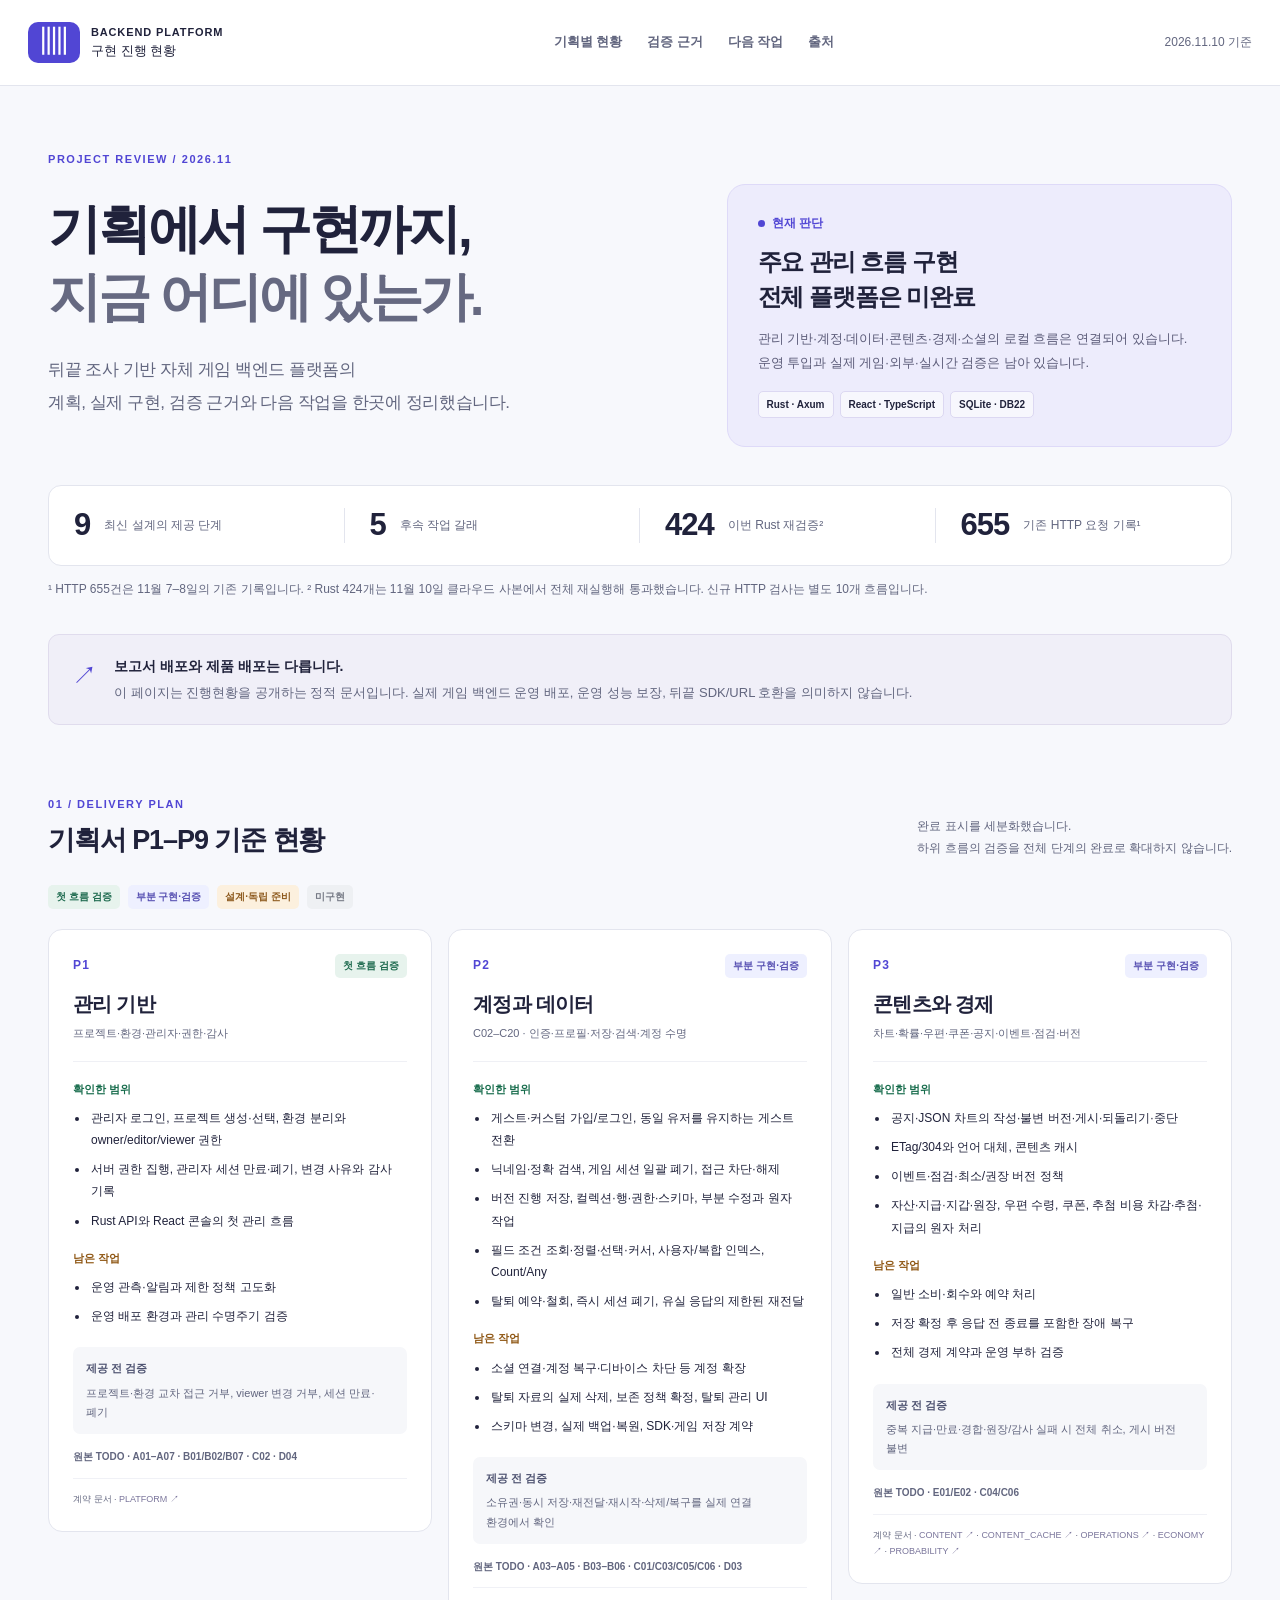
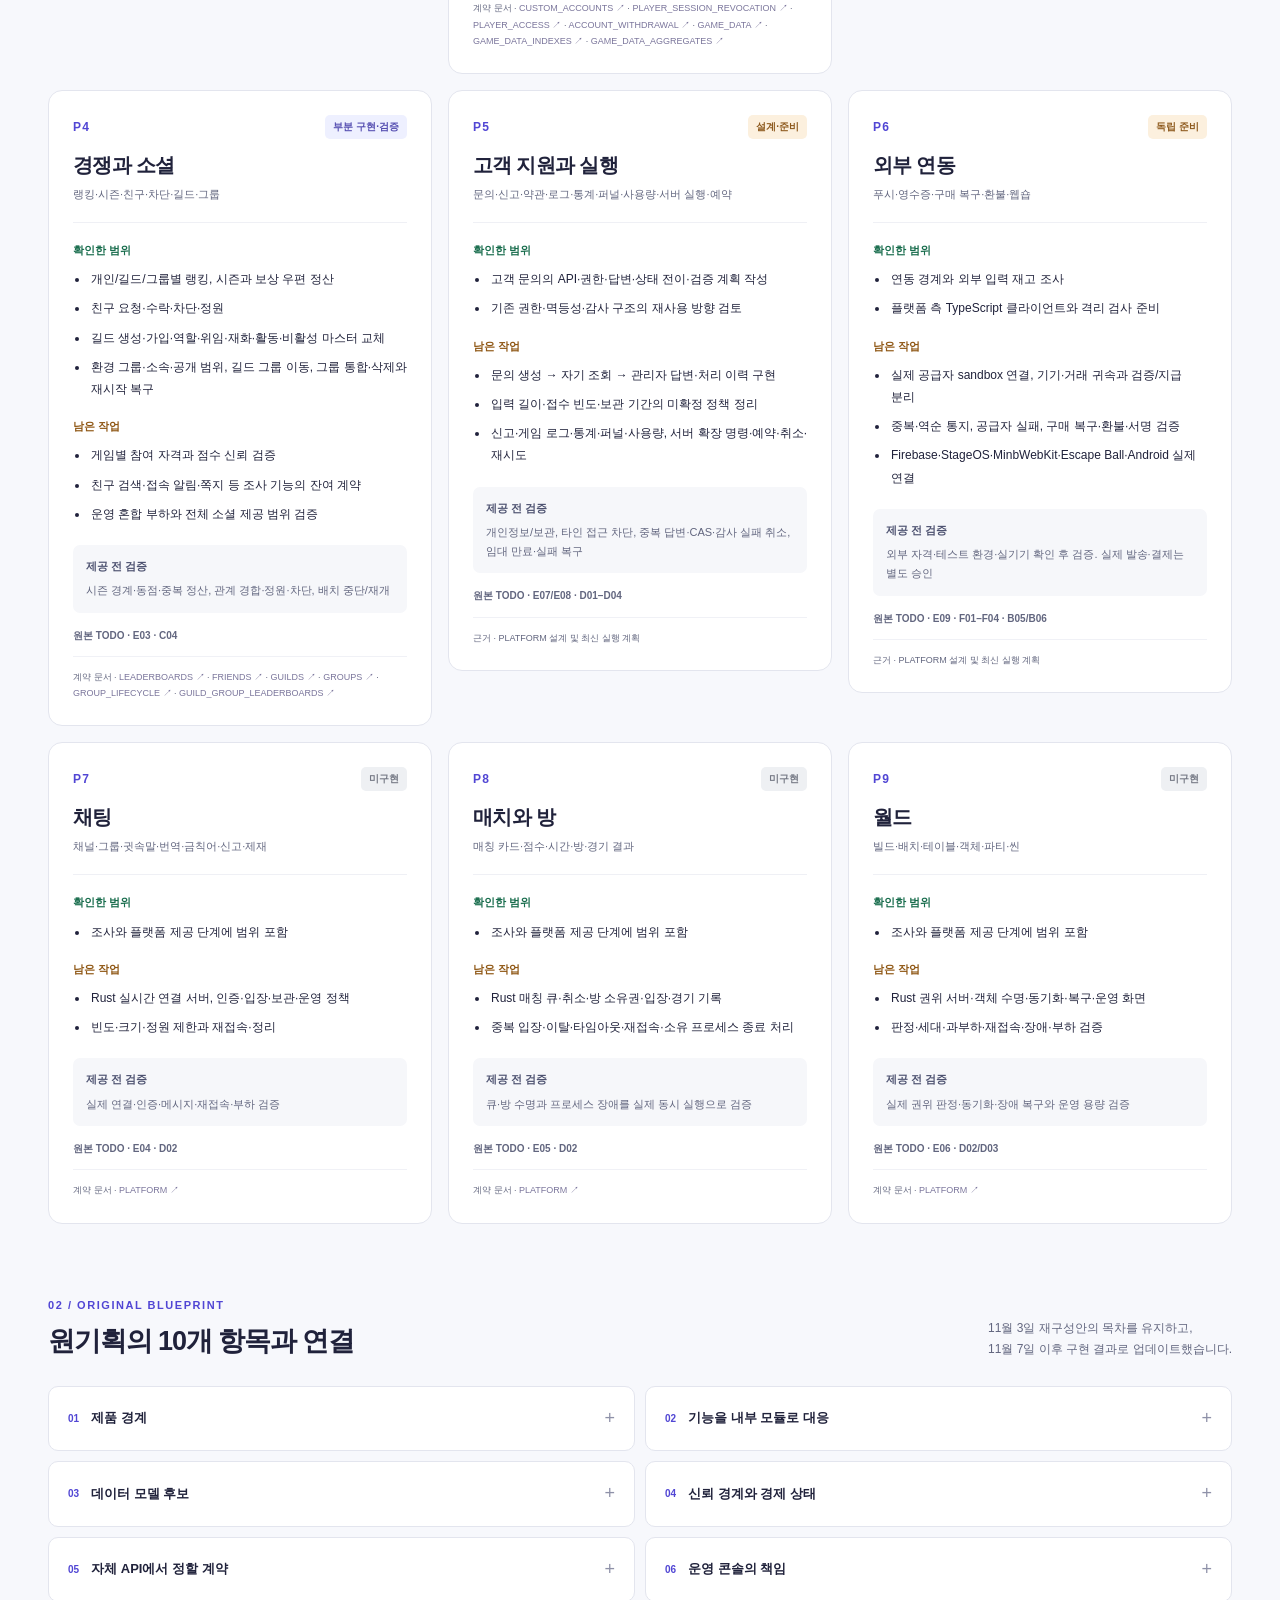
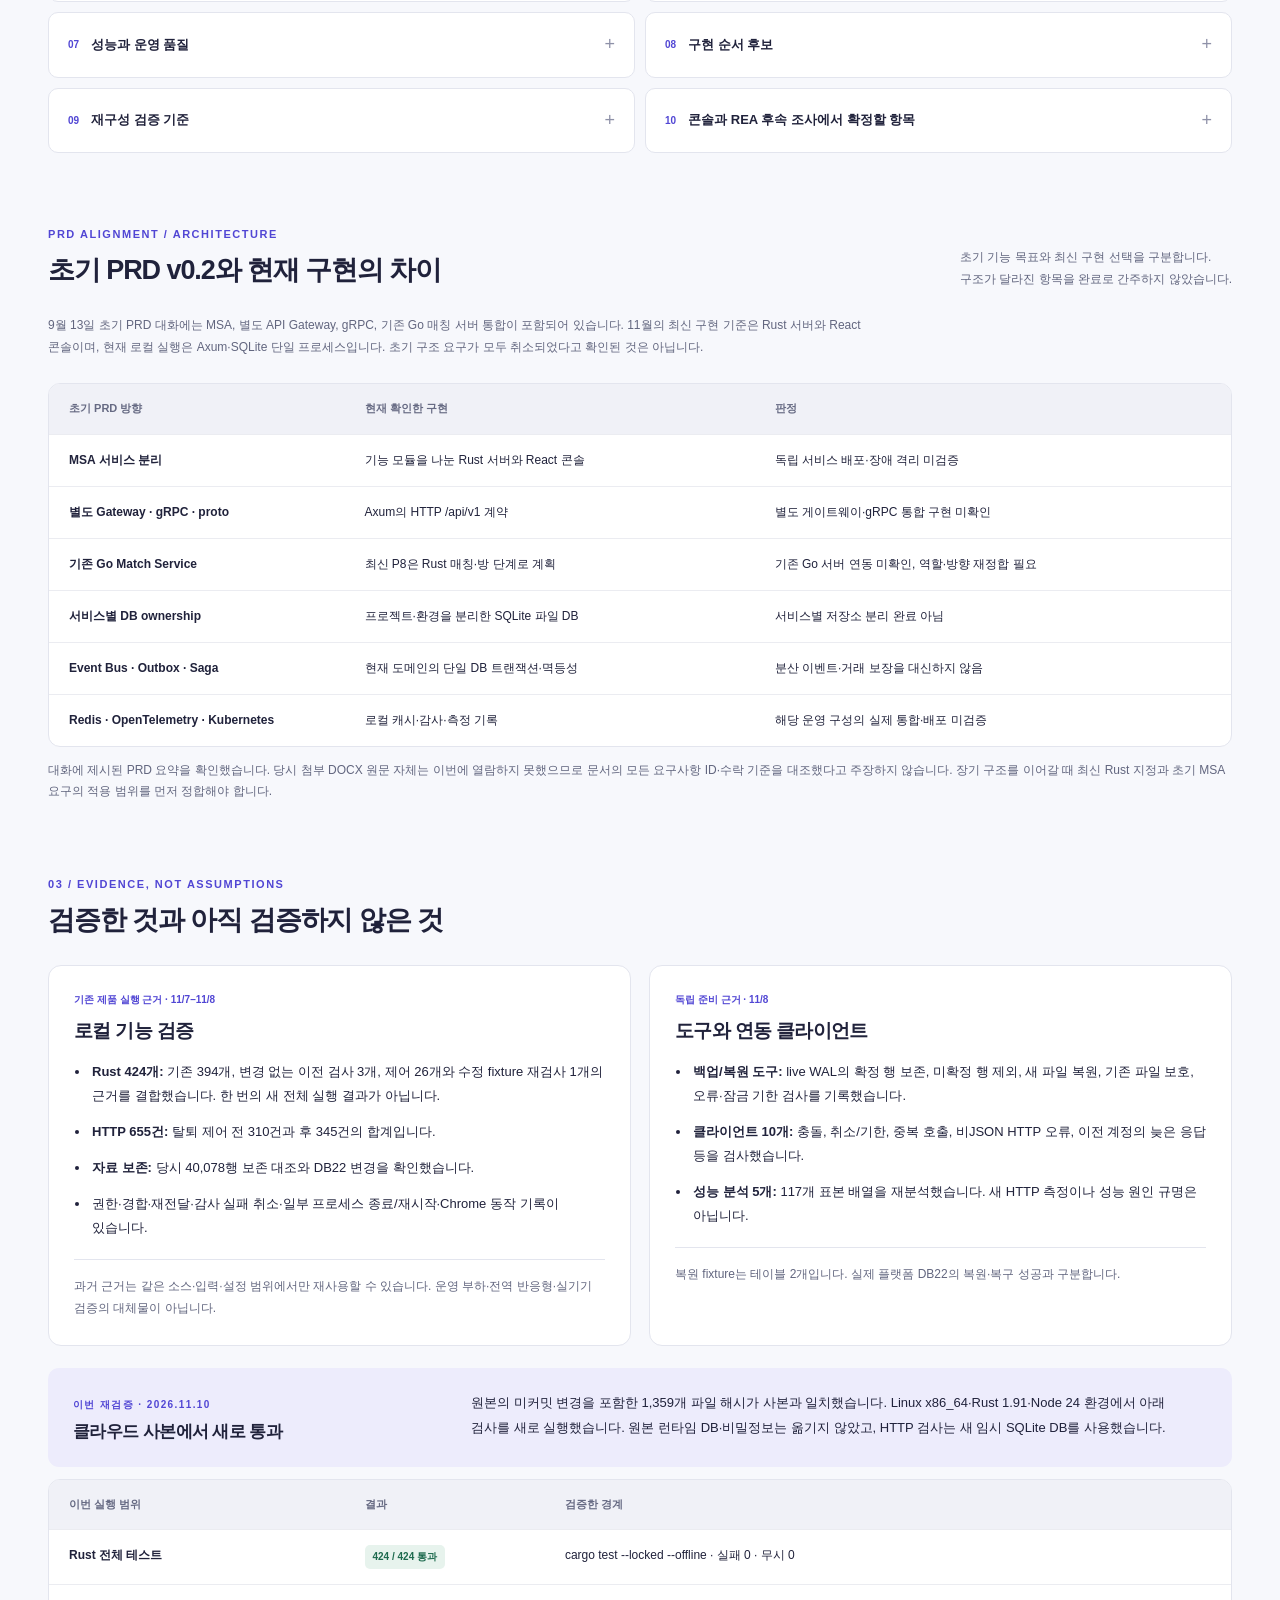
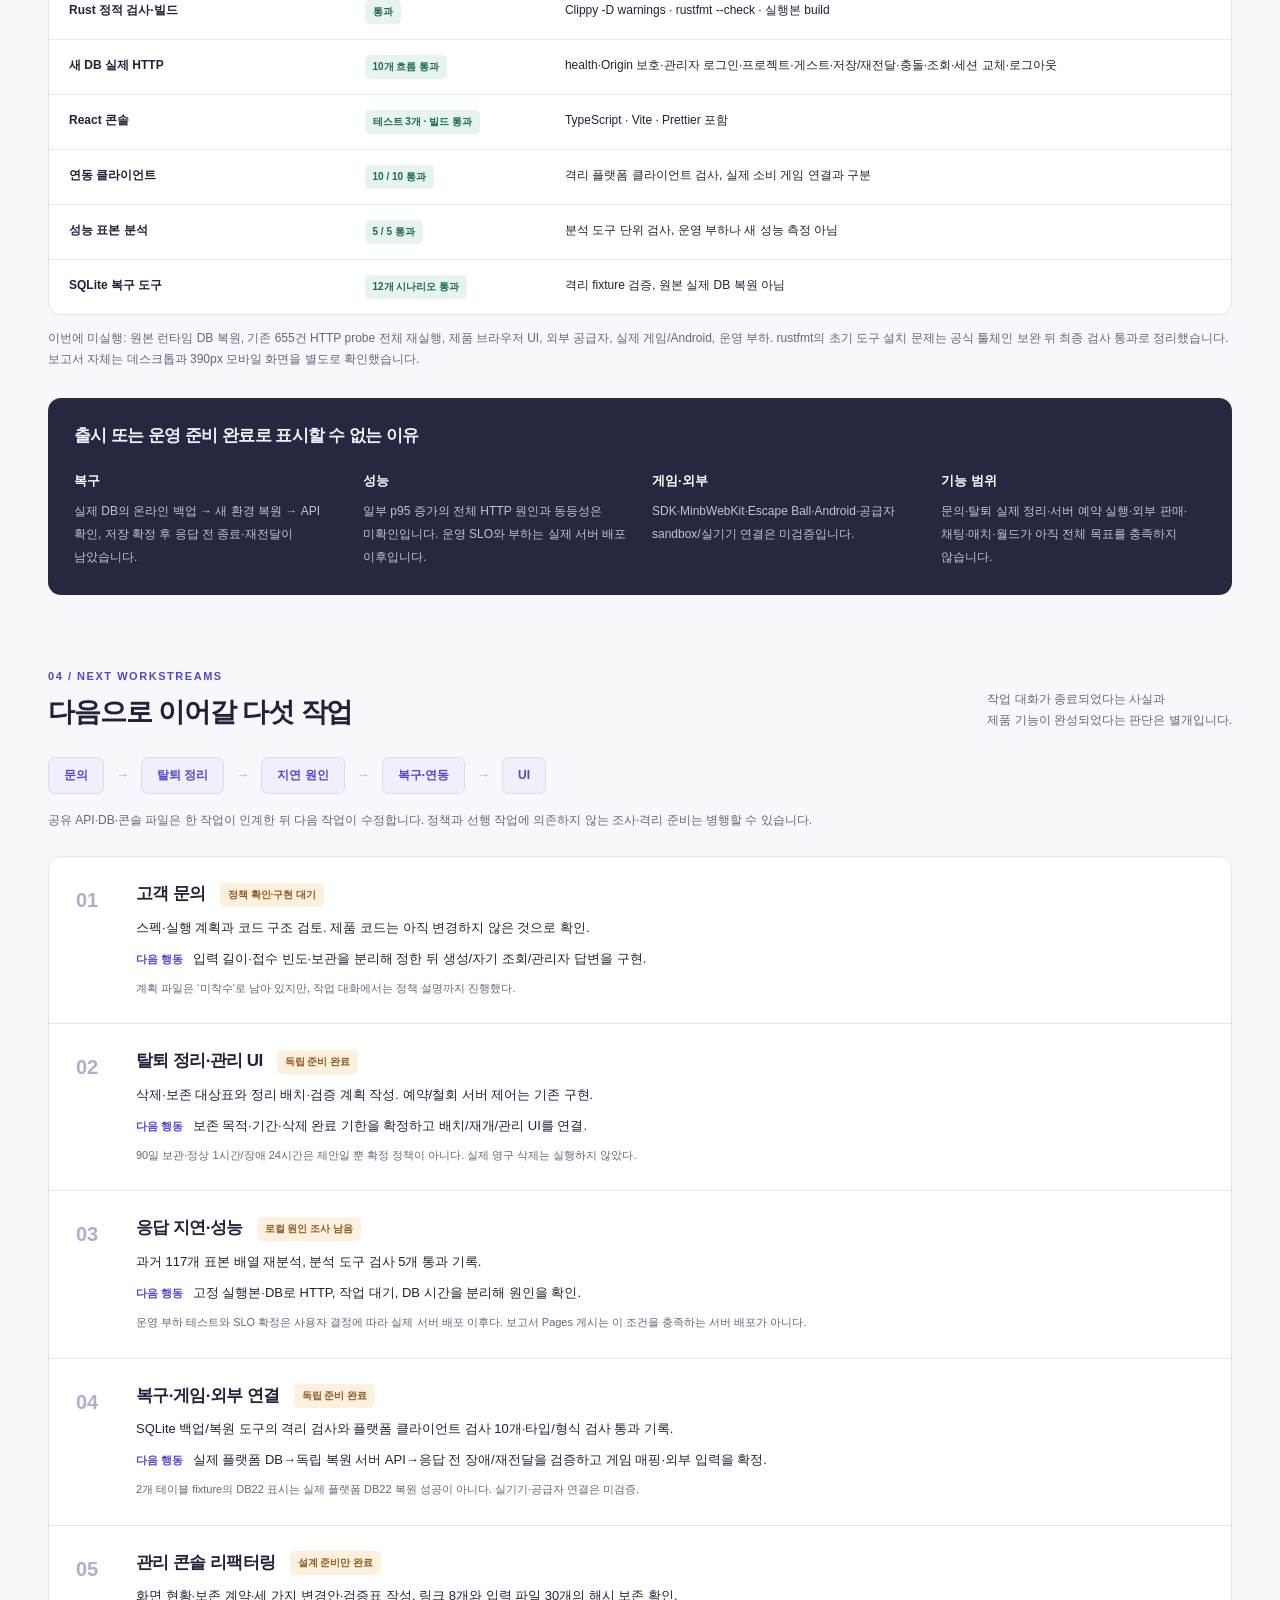
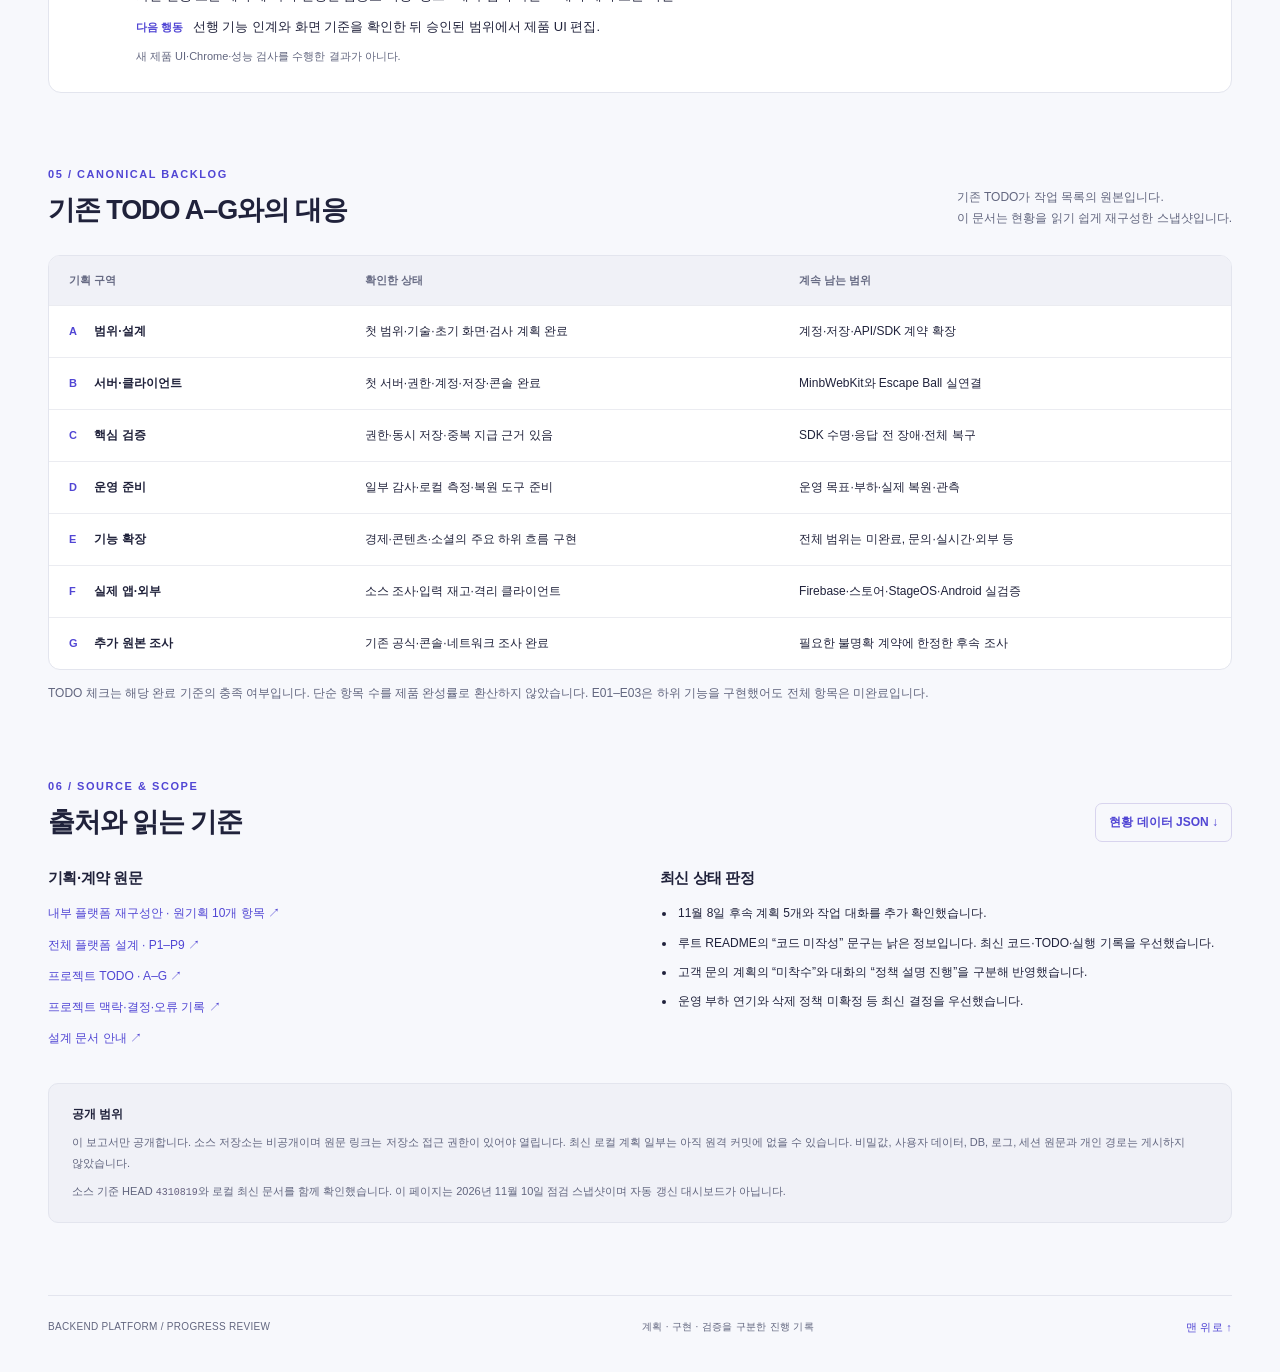
==== index.html @ 3acbb0af "Publish evidence-based backend platform progress report" ====
<!doctype html><html lang="ko"><head><meta charset="utf-8"><meta name="viewport" content="width=device-width, initial-scale=1"><meta name="theme-color" content="#f7f8fc"><meta name="description" content="뒤끝 조사 기반 자체 게임 백엔드 플랫폼. 기획 P1–P9에 대응하는 구현·검증 현황과 남은 작업."><meta name="robots" content="noindex,nofollow"><title>게임 백엔드 플랫폼 · 구현 진행 현황</title><link rel="stylesheet" href="styles.css"><link rel="icon" href="data:image/svg+xml,%3Csvg xmlns='http://www.w3.org/2000/svg' viewBox='0 0 64 64'%3E%3Crect width='64' height='64' rx='16' fill='%234e42d4'/%3E%3Cpath d='M18 17h28v10H18zm0 20h28v10H18z' fill='white'/%3E%3C/svg%3E"></head><body><a class="skip" href="#main">본문으로 건너뛰기</a><header><a class="brand" href="#top"><span class="brand-mark" aria-hidden="true">▥</span><span>BACKEND PLATFORM<small>구현 진행 현황</small></span></a><nav aria-label="문서 탐색"><a href="#roadmap">기획별 현황</a><a href="#verification">검증 근거</a><a href="#next">다음 작업</a><a href="#sources">출처</a></nav><span class="date">2026.11.10 기준</span></header><main id="main"><section class="hero" id="top"><div class="eyebrow">PROJECT REVIEW / 2026.11</div><div class="hero-row"><div><h1>기획에서 구현까지,<br><span>지금 어디에 있는가.</span></h1><p class="lead">뒤끝 조사 기반 자체 게임 백엔드 플랫폼의<br class="desktop"> 계획, 실제 구현, 검증 근거와 다음 작업을 한곳에 정리했습니다.</p></div><div class="status-card"><span class="status-label"><i></i> 현재 판단</span><h2>주요 관리 흐름 구현<br>전체 플랫폼은 미완료</h2><p>관리 기반·계정·데이터·콘텐츠·경제·소셜의 로컬 흐름은 연결되어 있습니다. 운영 투입과 실제 게임·외부·실시간 검증은 남아 있습니다.</p><div class="chips"><span>Rust · Axum</span><span>React · TypeScript</span><span>SQLite · DB22</span></div></div></div><div class="summary-strip"><div><strong>9</strong><span>최신 설계의 제공 단계</span></div><div><strong>5</strong><span>후속 작업 갈래</span></div><div><strong>424</strong><span>이번 Rust 재검증²</span></div><div><strong>655</strong><span>기존 HTTP 요청 기록¹</span></div></div><p class="footnote">¹ HTTP 655건은 11월 7–8일의 기존 기록입니다. ² Rust 424개는 11월 10일 클라우드 사본에서 전체 재실행해 통과했습니다. 신규 HTTP 검사는 별도 10개 흐름입니다.</p></section><aside class="notice"><span aria-hidden="true">↗</span><div><strong>보고서 배포와 제품 배포는 다릅니다.</strong><p>이 페이지는 진행현황을 공개하는 정적 문서입니다. 실제 게임 백엔드 운영 배포, 운영 성능 보장, 뒤끝 SDK/URL 호환을 의미하지 않습니다.</p></div></aside><section id="roadmap"><div class="section-heading"><div><div class="eyebrow">01 / DELIVERY PLAN</div><h2>기획서 P1–P9 기준 현황</h2></div><p>완료 표시를 세분화했습니다.<br>하위 흐름의 검증을 전체 단계의 완료로 확대하지 않습니다.</p></div><div class="legend"><span class="badge green">첫 흐름 검증</span><span class="badge blue">부분 구현·검증</span><span class="badge amber">설계·독립 준비</span><span class="badge gray">미구현</span></div><div class="phase-grid"><article class="phase" id="p1" data-phase="P1"><div class="phase-top"><span class="phase-num">P1</span><span class="badge green">첫 흐름 검증</span></div><h3>관리 기반</h3><p class="scope">프로젝트·환경·관리자·권한·감사</p><div class="phase-content"><h4>확인한 범위</h4><ul><li>관리자 로그인, 프로젝트 생성·선택, 환경 분리와 owner/editor/viewer 권한</li><li>서버 권한 집행, 관리자 세션 만료·폐기, 변경 사유와 감사 기록</li><li>Rust API와 React 콘솔의 첫 관리 흐름</li></ul><h4 class="remaining">남은 작업</h4><ul><li>운영 관측·알림과 제한 정책 고도화</li><li>운영 배포 환경과 관리 수명주기 검증</li></ul><div class="gate"><strong>제공 전 검증</strong><p>프로젝트·환경 교차 접근 거부, viewer 변경 거부, 세션 만료·폐기</p></div><p class="todo">원본 TODO · A01–A07 · B01/B02/B07 · C02 · D04</p><div class="sources">계약 문서 · <a href="https://github.com/game-projects97/game_backend_platform/blob/main/docs/specs/PLATFORM.md" target="_blank" rel="noopener">PLATFORM ↗</a></div></div></article><article class="phase" id="p2" data-phase="P2"><div class="phase-top"><span class="phase-num">P2</span><span class="badge blue">부분 구현·검증</span></div><h3>계정과 데이터</h3><p class="scope">C02–C20 · 인증·프로필·저장·검색·계정 수명</p><div class="phase-content"><h4>확인한 범위</h4><ul><li>게스트·커스텀 가입/로그인, 동일 유저를 유지하는 게스트 전환</li><li>닉네임·정확 검색, 게임 세션 일괄 폐기, 접근 차단·해제</li><li>버전 진행 저장, 컬렉션·행·권한·스키마, 부분 수정과 원자 작업</li><li>필드 조건 조회·정렬·선택·커서, 사용자/복합 인덱스, Count/Any</li><li>탈퇴 예약·철회, 즉시 세션 폐기, 유실 응답의 제한된 재전달</li></ul><h4 class="remaining">남은 작업</h4><ul><li>소셜 연결·계정 복구·디바이스 차단 등 계정 확장</li><li>탈퇴 자료의 실제 삭제, 보존 정책 확정, 탈퇴 관리 UI</li><li>스키마 변경, 실제 백업·복원, SDK·게임 저장 계약</li></ul><div class="gate"><strong>제공 전 검증</strong><p>소유권·동시 저장·재전달·재시작·삭제/복구를 실제 연결 환경에서 확인</p></div><p class="todo">원본 TODO · A03–A05 · B03–B06 · C01/C03/C05/C06 · D03</p><div class="sources">계약 문서 · <a href="https://github.com/game-projects97/game_backend_platform/blob/main/docs/specs/CUSTOM_ACCOUNTS.md" target="_blank" rel="noopener">CUSTOM_ACCOUNTS ↗</a> · <a href="https://github.com/game-projects97/game_backend_platform/blob/main/docs/specs/PLAYER_SESSION_REVOCATION.md" target="_blank" rel="noopener">PLAYER_SESSION_REVOCATION ↗</a> · <a href="https://github.com/game-projects97/game_backend_platform/blob/main/docs/specs/PLAYER_ACCESS.md" target="_blank" rel="noopener">PLAYER_ACCESS ↗</a> · <a href="https://github.com/game-projects97/game_backend_platform/blob/main/docs/specs/ACCOUNT_WITHDRAWAL.md" target="_blank" rel="noopener">ACCOUNT_WITHDRAWAL ↗</a> · <a href="https://github.com/game-projects97/game_backend_platform/blob/main/docs/specs/GAME_DATA.md" target="_blank" rel="noopener">GAME_DATA ↗</a> · <a href="https://github.com/game-projects97/game_backend_platform/blob/main/docs/specs/GAME_DATA_INDEXES.md" target="_blank" rel="noopener">GAME_DATA_INDEXES ↗</a> · <a href="https://github.com/game-projects97/game_backend_platform/blob/main/docs/specs/GAME_DATA_AGGREGATES.md" target="_blank" rel="noopener">GAME_DATA_AGGREGATES ↗</a></div></div></article><article class="phase" id="p3" data-phase="P3"><div class="phase-top"><span class="phase-num">P3</span><span class="badge blue">부분 구현·검증</span></div><h3>콘텐츠와 경제</h3><p class="scope">차트·확률·우편·쿠폰·공지·이벤트·점검·버전</p><div class="phase-content"><h4>확인한 범위</h4><ul><li>공지·JSON 차트의 작성·불변 버전·게시·되돌리기·중단</li><li>ETag/304와 언어 대체, 콘텐츠 캐시</li><li>이벤트·점검·최소/권장 버전 정책</li><li>자산·지급·지갑·원장, 우편 수령, 쿠폰, 추첨 비용 차감·추첨·지급의 원자 처리</li></ul><h4 class="remaining">남은 작업</h4><ul><li>일반 소비·회수와 예약 처리</li><li>저장 확정 후 응답 전 종료를 포함한 장애 복구</li><li>전체 경제 계약과 운영 부하 검증</li></ul><div class="gate"><strong>제공 전 검증</strong><p>중복 지급·만료·경합·원장/감사 실패 시 전체 취소, 게시 버전 불변</p></div><p class="todo">원본 TODO · E01/E02 · C04/C06</p><div class="sources">계약 문서 · <a href="https://github.com/game-projects97/game_backend_platform/blob/main/docs/specs/CONTENT.md" target="_blank" rel="noopener">CONTENT ↗</a> · <a href="https://github.com/game-projects97/game_backend_platform/blob/main/docs/specs/CONTENT_CACHE.md" target="_blank" rel="noopener">CONTENT_CACHE ↗</a> · <a href="https://github.com/game-projects97/game_backend_platform/blob/main/docs/specs/OPERATIONS.md" target="_blank" rel="noopener">OPERATIONS ↗</a> · <a href="https://github.com/game-projects97/game_backend_platform/blob/main/docs/specs/ECONOMY.md" target="_blank" rel="noopener">ECONOMY ↗</a> · <a href="https://github.com/game-projects97/game_backend_platform/blob/main/docs/specs/PROBABILITY.md" target="_blank" rel="noopener">PROBABILITY ↗</a></div></div></article><article class="phase" id="p4" data-phase="P4"><div class="phase-top"><span class="phase-num">P4</span><span class="badge blue">부분 구현·검증</span></div><h3>경쟁과 소셜</h3><p class="scope">랭킹·시즌·친구·차단·길드·그룹</p><div class="phase-content"><h4>확인한 범위</h4><ul><li>개인/길드/그룹별 랭킹, 시즌과 보상 우편 정산</li><li>친구 요청·수락·차단·정원</li><li>길드 생성·가입·역할·위임·재화·활동·비활성 마스터 교체</li><li>환경 그룹·소속·공개 범위, 길드 그룹 이동, 그룹 통합·삭제와 재시작 복구</li></ul><h4 class="remaining">남은 작업</h4><ul><li>게임별 참여 자격과 점수 신뢰 검증</li><li>친구 검색·접속 알림·쪽지 등 조사 기능의 잔여 계약</li><li>운영 혼합 부하와 전체 소셜 제공 범위 검증</li></ul><div class="gate"><strong>제공 전 검증</strong><p>시즌 경계·동점·중복 정산, 관계 경합·정원·차단, 배치 중단/재개</p></div><p class="todo">원본 TODO · E03 · C04</p><div class="sources">계약 문서 · <a href="https://github.com/game-projects97/game_backend_platform/blob/main/docs/specs/LEADERBOARDS.md" target="_blank" rel="noopener">LEADERBOARDS ↗</a> · <a href="https://github.com/game-projects97/game_backend_platform/blob/main/docs/specs/FRIENDS.md" target="_blank" rel="noopener">FRIENDS ↗</a> · <a href="https://github.com/game-projects97/game_backend_platform/blob/main/docs/specs/GUILDS.md" target="_blank" rel="noopener">GUILDS ↗</a> · <a href="https://github.com/game-projects97/game_backend_platform/blob/main/docs/specs/GROUPS.md" target="_blank" rel="noopener">GROUPS ↗</a> · <a href="https://github.com/game-projects97/game_backend_platform/blob/main/docs/specs/GROUP_LIFECYCLE.md" target="_blank" rel="noopener">GROUP_LIFECYCLE ↗</a> · <a href="https://github.com/game-projects97/game_backend_platform/blob/main/docs/specs/GUILD_GROUP_LEADERBOARDS.md" target="_blank" rel="noopener">GUILD_GROUP_LEADERBOARDS ↗</a></div></div></article><article class="phase" id="p5" data-phase="P5"><div class="phase-top"><span class="phase-num">P5</span><span class="badge amber">설계·준비</span></div><h3>고객 지원과 실행</h3><p class="scope">문의·신고·약관·로그·통계·퍼널·사용량·서버 실행·예약</p><div class="phase-content"><h4>확인한 범위</h4><ul><li>고객 문의의 API·권한·답변·상태 전이·검증 계획 작성</li><li>기존 권한·멱등성·감사 구조의 재사용 방향 검토</li></ul><h4 class="remaining">남은 작업</h4><ul><li>문의 생성 → 자기 조회 → 관리자 답변·처리 이력 구현</li><li>입력 길이·접수 빈도·보관 기간의 미확정 정책 정리</li><li>신고·게임 로그·통계·퍼널·사용량, 서버 확장 명령·예약·취소·재시도</li></ul><div class="gate"><strong>제공 전 검증</strong><p>개인정보/보관, 타인 접근 차단, 중복 답변·CAS·감사 실패 취소, 임대 만료·실패 복구</p></div><p class="todo">원본 TODO · E07/E08 · D01–D04</p><div class="sources">근거 · PLATFORM 설계 및 최신 실행 계획</div></div></article><article class="phase" id="p6" data-phase="P6"><div class="phase-top"><span class="phase-num">P6</span><span class="badge amber">독립 준비</span></div><h3>외부 연동</h3><p class="scope">푸시·영수증·구매 복구·환불·웹숍</p><div class="phase-content"><h4>확인한 범위</h4><ul><li>연동 경계와 외부 입력 재고 조사</li><li>플랫폼 측 TypeScript 클라이언트와 격리 검사 준비</li></ul><h4 class="remaining">남은 작업</h4><ul><li>실제 공급자 sandbox 연결, 기기·거래 귀속과 검증/지급 분리</li><li>중복·역순 통지, 공급자 실패, 구매 복구·환불·서명 검증</li><li>Firebase·StageOS·MinbWebKit·Escape Ball·Android 실제 연결</li></ul><div class="gate"><strong>제공 전 검증</strong><p>외부 자격·테스트 환경·실기기 확인 후 검증. 실제 발송·결제는 별도 승인</p></div><p class="todo">원본 TODO · E09 · F01–F04 · B05/B06</p><div class="sources">근거 · PLATFORM 설계 및 최신 실행 계획</div></div></article><article class="phase" id="p7" data-phase="P7"><div class="phase-top"><span class="phase-num">P7</span><span class="badge gray">미구현</span></div><h3>채팅</h3><p class="scope">채널·그룹·귓속말·번역·금칙어·신고·제재</p><div class="phase-content"><h4>확인한 범위</h4><ul><li>조사와 플랫폼 제공 단계에 범위 포함</li></ul><h4 class="remaining">남은 작업</h4><ul><li>Rust 실시간 연결 서버, 인증·입장·보관·운영 정책</li><li>빈도·크기·정원 제한과 재접속·정리</li></ul><div class="gate"><strong>제공 전 검증</strong><p>실제 연결·인증·메시지·재접속·부하 검증</p></div><p class="todo">원본 TODO · E04 · D02</p><div class="sources">계약 문서 · <a href="https://github.com/game-projects97/game_backend_platform/blob/main/docs/specs/PLATFORM.md" target="_blank" rel="noopener">PLATFORM ↗</a></div></div></article><article class="phase" id="p8" data-phase="P8"><div class="phase-top"><span class="phase-num">P8</span><span class="badge gray">미구현</span></div><h3>매치와 방</h3><p class="scope">매칭 카드·점수·시간·방·경기 결과</p><div class="phase-content"><h4>확인한 범위</h4><ul><li>조사와 플랫폼 제공 단계에 범위 포함</li></ul><h4 class="remaining">남은 작업</h4><ul><li>Rust 매칭 큐·취소·방 소유권·입장·경기 기록</li><li>중복 입장·이탈·타임아웃·재접속·소유 프로세스 종료 처리</li></ul><div class="gate"><strong>제공 전 검증</strong><p>큐·방 수명과 프로세스 장애를 실제 동시 실행으로 검증</p></div><p class="todo">원본 TODO · E05 · D02</p><div class="sources">계약 문서 · <a href="https://github.com/game-projects97/game_backend_platform/blob/main/docs/specs/PLATFORM.md" target="_blank" rel="noopener">PLATFORM ↗</a></div></div></article><article class="phase" id="p9" data-phase="P9"><div class="phase-top"><span class="phase-num">P9</span><span class="badge gray">미구현</span></div><h3>월드</h3><p class="scope">빌드·배치·테이블·객체·파티·씬</p><div class="phase-content"><h4>확인한 범위</h4><ul><li>조사와 플랫폼 제공 단계에 범위 포함</li></ul><h4 class="remaining">남은 작업</h4><ul><li>Rust 권위 서버·객체 수명·동기화·복구·운영 화면</li><li>판정·세대·과부하·재접속·장애·부하 검증</li></ul><div class="gate"><strong>제공 전 검증</strong><p>실제 권위 판정·동기화·장애 복구와 운영 용량 검증</p></div><p class="todo">원본 TODO · E06 · D02/D03</p><div class="sources">계약 문서 · <a href="https://github.com/game-projects97/game_backend_platform/blob/main/docs/specs/PLATFORM.md" target="_blank" rel="noopener">PLATFORM ↗</a></div></div></article></div></section><section class="blueprint-section" id="blueprint"><div class="section-heading"><div><div class="eyebrow">02 / ORIGINAL BLUEPRINT</div><h2>원기획의 10개 항목과 연결</h2></div><p>11월 3일 재구성안의 목차를 유지하고,<br>11월 7일 이후 구현 결과로 업데이트했습니다.</p></div><div class="blueprint-grid"><details class="blueprint"><summary><span>01</span><strong>제품 경계</strong><i aria-hidden="true">+</i></summary><p>운영 콘솔·게임 API·서버 업무 규칙은 로컬 제품으로 연결했다. 실시간·비동기 실행과 외부 공급자까지 완성된 상태는 아니다.</p></details><details class="blueprint"><summary><span>02</span><strong>기능을 내부 모듈로 대응</strong><i aria-hidden="true">+</i></summary><p>최신 PLATFORM 설계의 P1–P9로 추적한다. 아래 단계별 표가 원기획의 모듈을 현재 코드·검증·잔여 작업에 연결한다.</p></details><details class="blueprint"><summary><span>03</span><strong>데이터 모델 후보</strong><i aria-hidden="true">+</i></summary><p>프로젝트/환경, 관리자/역할, 유저/세션, 진행·데이터, 지갑/원장, 콘텐츠·소셜 등의 SQLite 스키마를 DB22까지 구현했다. 캐릭터·외부 거래·실시간·정리 정책은 남아 있다.</p></details><details class="blueprint"><summary><span>04</span><strong>신뢰 경계와 경제 상태</strong><i aria-hidden="true">+</i></summary><p>서버 인증·환경 권한, expected_version과 request_id, 상태·명령·감사의 원자 처리를 구현했다. 게임별 점수 신뢰와 외부 검증→지급→환불 경로는 미완료다.</p></details><details class="blueprint"><summary><span>05</span><strong>자체 API에서 정할 계약</strong><i aria-hidden="true">+</i></summary><p>현재 Rust API와 기능별 계약 문서는 있다. 기계 판독 OpenAPI, SDK 공개 타입, 소비 게임의 실제 필드 매핑까지 완료된 것은 아니다.</p></details><details class="blueprint"><summary><span>06</span><strong>운영 콘솔의 책임</strong><i aria-hidden="true">+</i></summary><p>React 관리 화면은 주요 기능에 연결했다. 기능 우선 방침에 따라 문의·탈퇴 UI와 전반 리팩터링은 남았다. 실제 UI 전역/반응형 검증도 별도다.</p></details><details class="blueprint"><summary><span>07</span><strong>성능과 운영 품질</strong><i aria-hidden="true">+</i></summary><p>기능 검사와 로컬 측정은 축적했다. 일부 p95 증가 원인과 성능 동등성은 미확인이다. 운영 SLO·부하는 실제 배포 이후로 연기한 상태다.</p></details><details class="blueprint"><summary><span>08</span><strong>구현 순서 후보</strong><i aria-hidden="true">+</i></summary><p>관리 기반에서 계정·데이터·경제·경쟁·소셜로 확장했다. 다음 수직 흐름은 고객 문의이며, 이후 탈퇴 정리·지연 원인·복구/연동·UI 순서로 이어간다.</p></details><details class="blueprint"><summary><span>09</span><strong>재구성 검증 기준</strong><i aria-hidden="true">+</i></summary><p>권한·경합·원자성·재전달·자료 보존·일부 강제 종료/재시작의 근거가 있다. 실제 복원·게임·외부·실시간·운영 용량의 합격과 구분한다.</p></details><details class="blueprint"><summary><span>10</span><strong>콘솔과 REA 후속 조사에서 확정할 항목</strong><i aria-hidden="true">+</i></summary><p>공식 기능, 제한적 콘솔 실험과 관측 요청을 조사했다. 원본 문서/관측 수치는 자체 제품의 실행 검사 수가 아니며, 불명확한 계약은 필요한 경우에만 추가 조사한다.</p></details></div></section><section id="architecture"><div class="section-heading"><div><div class="eyebrow">PRD ALIGNMENT / ARCHITECTURE</div><h2>초기 PRD v0.2와 현재 구현의 차이</h2></div><p>초기 기능 목표와 최신 구현 선택을 구분합니다.<br>구조가 달라진 항목을 완료로 간주하지 않았습니다.</p></div><p class="section-intro">9월 13일 초기 PRD 대화에는 MSA, 별도 API Gateway, gRPC, 기존 Go 매칭 서버 통합이 포함되어 있습니다. 11월의 최신 구현 기준은 Rust 서버와 React 콘솔이며, 현재 로컬 실행은 Axum·SQLite 단일 프로세스입니다. 초기 구조 요구가 모두 취소되었다고 확인된 것은 아닙니다.</p><div class="table-wrap"><table><thead><tr><th>초기 PRD 방향</th><th>현재 확인한 구현</th><th>판정</th></tr></thead><tbody><tr><th>MSA 서비스 분리</th><td>기능 모듈을 나눈 Rust 서버와 React 콘솔</td><td>독립 서비스 배포·장애 격리 미검증</td></tr><tr><th>별도 Gateway · gRPC · proto</th><td>Axum의 HTTP /api/v1 계약</td><td>별도 게이트웨이·gRPC 통합 구현 미확인</td></tr><tr><th>기존 Go Match Service</th><td>최신 P8은 Rust 매칭·방 단계로 계획</td><td>기존 Go 서버 연동 미확인, 역할·방향 재정합 필요</td></tr><tr><th>서비스별 DB ownership</th><td>프로젝트·환경을 분리한 SQLite 파일 DB</td><td>서비스별 저장소 분리 완료 아님</td></tr><tr><th>Event Bus · Outbox · Saga</th><td>현재 도메인의 단일 DB 트랜잭션·멱등성</td><td>분산 이벤트·거래 보장을 대신하지 않음</td></tr><tr><th>Redis · OpenTelemetry · Kubernetes</th><td>로컬 캐시·감사·측정 기록</td><td>해당 운영 구성의 실제 통합·배포 미검증</td></tr></tbody></table></div><p class="footnote">대화에 제시된 PRD 요약을 확인했습니다. 당시 첨부 DOCX 원문 자체는 이번에 열람하지 못했으므로 문서의 모든 요구사항 ID·수락 기준을 대조했다고 주장하지 않습니다. 장기 구조를 이어갈 때 최신 Rust 지정과 초기 MSA 요구의 적용 범위를 먼저 정합해야 합니다.</p></section>
<section id="verification"><div class="section-heading"><div><div class="eyebrow">03 / EVIDENCE, NOT ASSUMPTIONS</div><h2>검증한 것과 아직 검증하지 않은 것</h2></div></div><div class="evidence-grid"><article class="evidence"><span class="evidence-type">기존 제품 실행 근거 · 11/7–11/8</span><h3>로컬 기능 검증</h3><ul><li><strong>Rust 424개:</strong> 기존 394개, 변경 없는 이전 검사 3개, 제어 26개와 수정 fixture 재검사 1개의 근거를 결합했습니다. 한 번의 새 전체 실행 결과가 아닙니다.</li><li><strong>HTTP 655건:</strong> 탈퇴 제어 전 310건과 후 345건의 합계입니다.</li><li><strong>자료 보존:</strong> 당시 40,078행 보존 대조와 DB22 변경을 확인했습니다.</li><li>권한·경합·재전달·감사 실패 취소·일부 프로세스 종료/재시작·Chrome 동작 기록이 있습니다.</li></ul><p class="note">과거 근거는 같은 소스·입력·설정 범위에서만 재사용할 수 있습니다. 운영 부하·전역 반응형·실기기 검증의 대체물이 아닙니다.</p></article><article class="evidence"><span class="evidence-type">독립 준비 근거 · 11/8</span><h3>도구와 연동 클라이언트</h3><ul><li><strong>백업/복원 도구:</strong> live WAL의 확정 행 보존, 미확정 행 제외, 새 파일 복원, 기존 파일 보호, 오류·잠금 기한 검사를 기록했습니다.</li><li><strong>클라이언트 10개:</strong> 충돌, 취소/기한, 중복 호출, 비JSON HTTP 오류, 이전 계정의 늦은 응답 등을 검사했습니다.</li><li><strong>성능 분석 5개:</strong> 117개 표본 배열을 재분석했습니다. 새 HTTP 측정이나 성능 원인 규명은 아닙니다.</li></ul><p class="note">복원 fixture는 테이블 2개입니다. 실제 플랫폼 DB22의 복원·복구 성공과 구분합니다.</p></article></div><div class="verification-current" id="current-check"><div class="verification-now"><div><span class="eyebrow">이번 재검증 · 2026.11.10</span><h3>클라우드 사본에서 새로 통과</h3></div><p>원본의 미커밋 변경을 포함한 1,359개 파일 해시가 사본과 일치했습니다. Linux x86_64·Rust 1.91·Node 24 환경에서 아래 검사를 새로 실행했습니다. 원본 런타임 DB·비밀정보는 옮기지 않았고, HTTP 검사는 새 임시 SQLite DB를 사용했습니다.</p></div><div class="table-wrap"><table><thead><tr><th>이번 실행 범위</th><th>결과</th><th>검증한 경계</th></tr></thead><tbody><tr><th>Rust 전체 테스트</th><td><span class="badge green">424 / 424 통과</span></td><td>cargo test --locked --offline · 실패 0 · 무시 0</td></tr><tr><th>Rust 정적 검사·빌드</th><td><span class="badge green">통과</span></td><td>Clippy -D warnings · rustfmt --check · 실행본 build</td></tr><tr><th>새 DB 실제 HTTP</th><td><span class="badge green">10개 흐름 통과</span></td><td>health·Origin 보호·관리자 로그인·프로젝트·게스트·저장/재전달·충돌·조회·세션 교체·로그아웃</td></tr><tr><th>React 콘솔</th><td><span class="badge green">테스트 3개 · 빌드 통과</span></td><td>TypeScript · Vite · Prettier 포함</td></tr><tr><th>연동 클라이언트</th><td><span class="badge green">10 / 10 통과</span></td><td>격리 플랫폼 클라이언트 검사, 실제 소비 게임 연결과 구분</td></tr><tr><th>성능 표본 분석</th><td><span class="badge green">5 / 5 통과</span></td><td>분석 도구 단위 검사, 운영 부하나 새 성능 측정 아님</td></tr><tr><th>SQLite 복구 도구</th><td><span class="badge green">12개 시나리오 통과</span></td><td>격리 fixture 검증, 원본 실제 DB 복원 아님</td></tr></tbody></table></div><p class="footnote">이번에 미실행: 원본 런타임 DB 복원, 기존 655건 HTTP probe 전체 재실행, 제품 브라우저 UI, 외부 공급자, 실제 게임/Android, 운영 부하. rustfmt의 초기 도구 설치 문제는 공식 툴체인 보완 뒤 최종 검사 통과로 정리했습니다. 보고서 자체는 데스크톱과 390px 모바일 화면을 별도로 확인했습니다.</p></div>
<div class="gap-box"><h3>출시 또는 운영 준비 완료로 표시할 수 없는 이유</h3><div class="gap-grid"><p><strong>복구</strong> 실제 DB의 온라인 백업 → 새 환경 복원 → API 확인, 저장 확정 후 응답 전 종료·재전달이 남았습니다.</p><p><strong>성능</strong> 일부 p95 증가의 전체 HTTP 원인과 동등성은 미확인입니다. 운영 SLO와 부하는 실제 서버 배포 이후입니다.</p><p><strong>게임·외부</strong> SDK·MinbWebKit·Escape Ball·Android·공급자 sandbox/실기기 연결은 미검증입니다.</p><p><strong>기능 범위</strong> 문의·탈퇴 실제 정리·서버 예약 실행·외부 판매·채팅·매치·월드가 아직 전체 목표를 충족하지 않습니다.</p></div></div></section><section id="next"><div class="section-heading"><div><div class="eyebrow">04 / NEXT WORKSTREAMS</div><h2>다음으로 이어갈 다섯 작업</h2></div><p>작업 대화가 종료되었다는 사실과<br>제품 기능이 완성되었다는 판단은 별개입니다.</p></div><div class="sequence"><span>문의</span><b>→</b><span>탈퇴 정리</span><b>→</b><span>지연 원인</span><b>→</b><span>복구·연동</span><b>→</b><span>UI</span></div><p class="section-intro">공유 API·DB·콘솔 파일은 한 작업이 인계한 뒤 다음 작업이 수정합니다. 정책과 선행 작업에 의존하지 않는 조사·격리 준비는 병행할 수 있습니다.</p><div class="work-list"><article class="work"><div class="work-number">01</div><div><div class="work-title"><h3>고객 문의</h3><span class="badge amber">정책 확인·구현 대기</span></div><p>스펙·실행 계획과 코드 구조 검토. 제품 코드는 아직 변경하지 않은 것으로 확인.</p><p><strong>다음 행동</strong> 입력 길이·접수 빈도·보관을 분리해 정한 뒤 생성/자기 조회/관리자 답변을 구현.</p><p class="note">계획 파일은 ‘미착수’로 남아 있지만, 작업 대화에서는 정책 설명까지 진행했다.</p></div></article><article class="work"><div class="work-number">02</div><div><div class="work-title"><h3>탈퇴 정리·관리 UI</h3><span class="badge amber">독립 준비 완료</span></div><p>삭제·보존 대상표와 정리 배치·검증 계획 작성. 예약/철회 서버 제어는 기존 구현.</p><p><strong>다음 행동</strong> 보존 목적·기간·삭제 완료 기한을 확정하고 배치/재개/관리 UI를 연결.</p><p class="note">90일 보관·정상 1시간/장애 24시간은 제안일 뿐 확정 정책이 아니다. 실제 영구 삭제는 실행하지 않았다.</p></div></article><article class="work"><div class="work-number">03</div><div><div class="work-title"><h3>응답 지연·성능</h3><span class="badge amber">로컬 원인 조사 남음</span></div><p>과거 117개 표본 배열 재분석, 분석 도구 검사 5개 통과 기록.</p><p><strong>다음 행동</strong> 고정 실행본·DB로 HTTP, 작업 대기, DB 시간을 분리해 원인을 확인.</p><p class="note">운영 부하 테스트와 SLO 확정은 사용자 결정에 따라 실제 서버 배포 이후다. 보고서 Pages 게시는 이 조건을 충족하는 서버 배포가 아니다.</p></div></article><article class="work"><div class="work-number">04</div><div><div class="work-title"><h3>복구·게임·외부 연결</h3><span class="badge amber">독립 준비 완료</span></div><p>SQLite 백업/복원 도구의 격리 검사와 플랫폼 클라이언트 검사 10개·타입/형식 검사 통과 기록.</p><p><strong>다음 행동</strong> 실제 플랫폼 DB→독립 복원 서버 API→응답 전 장애/재전달을 검증하고 게임 매핑·외부 입력을 확정.</p><p class="note">2개 테이블 fixture의 DB22 표시는 실제 플랫폼 DB22 복원 성공이 아니다. 실기기·공급자 연결은 미검증.</p></div></article><article class="work"><div class="work-number">05</div><div><div class="work-title"><h3>관리 콘솔 리팩터링</h3><span class="badge amber">설계 준비만 완료</span></div><p>화면 현황·보존 계약·세 가지 변경안·검증표 작성. 링크 8개와 입력 파일 30개의 해시 보존 확인.</p><p><strong>다음 행동</strong> 선행 기능 인계와 화면 기준을 확인한 뒤 승인된 범위에서 제품 UI 편집.</p><p class="note">새 제품 UI·Chrome·성능 검사를 수행한 결과가 아니다.</p></div></article></div></section><section id="backlog"><div class="section-heading"><div><div class="eyebrow">05 / CANONICAL BACKLOG</div><h2>기존 TODO A–G와의 대응</h2></div><p>기존 TODO가 작업 목록의 원본입니다.<br>이 문서는 현황을 읽기 쉽게 재구성한 스냅샷입니다.</p></div><div class="table-wrap"><table><thead><tr><th>기획 구역</th><th>확인한 상태</th><th>계속 남는 범위</th></tr></thead><tbody><tr><th scope="row"><span class="letter">A</span> 범위·설계</th><td>첫 범위·기술·초기 화면·검사 계획 완료</td><td>계정·저장·API/SDK 계약 확장</td></tr><tr><th scope="row"><span class="letter">B</span> 서버·클라이언트</th><td>첫 서버·권한·계정·저장·콘솔 완료</td><td>MinbWebKit와 Escape Ball 실연결</td></tr><tr><th scope="row"><span class="letter">C</span> 핵심 검증</th><td>권한·동시 저장·중복 지급 근거 있음</td><td>SDK 수명·응답 전 장애·전체 복구</td></tr><tr><th scope="row"><span class="letter">D</span> 운영 준비</th><td>일부 감사·로컬 측정·복원 도구 준비</td><td>운영 목표·부하·실제 복원·관측</td></tr><tr><th scope="row"><span class="letter">E</span> 기능 확장</th><td>경제·콘텐츠·소셜의 주요 하위 흐름 구현</td><td>전체 범위는 미완료, 문의·실시간·외부 등</td></tr><tr><th scope="row"><span class="letter">F</span> 실제 앱·외부</th><td>소스 조사·입력 재고·격리 클라이언트</td><td>Firebase·스토어·StageOS·Android 실검증</td></tr><tr><th scope="row"><span class="letter">G</span> 추가 원본 조사</th><td>기존 공식·콘솔·네트워크 조사 완료</td><td>필요한 불명확 계약에 한정한 후속 조사</td></tr></tbody></table></div><p class="footnote">TODO 체크는 해당 완료 기준의 충족 여부입니다. 단순 항목 수를 제품 완성률로 환산하지 않았습니다. E01–E03은 하위 기능을 구현했어도 전체 항목은 미완료입니다.</p></section><section class="sources-section" id="sources"><div class="section-heading"><div><div class="eyebrow">06 / SOURCE &amp; SCOPE</div><h2>출처와 읽는 기준</h2></div><a class="download" href="report-data.json" download>현황 데이터 JSON ↓</a></div><div class="source-grid"><div><h3>기획·계약 원문</h3><ul class="link-list"><li><a href="https://github.com/game-projects97/game_backend_platform/blob/main/study/thebackend/04_RECONSTRUCTION_BLUEPRINT.md" target="_blank" rel="noopener">내부 플랫폼 재구성안 · 원기획 10개 항목 ↗</a></li><li><a href="https://github.com/game-projects97/game_backend_platform/blob/main/docs/specs/PLATFORM.md" target="_blank" rel="noopener">전체 플랫폼 설계 · P1–P9 ↗</a></li><li><a href="https://github.com/game-projects97/game_backend_platform/blob/main/TODO.md" target="_blank" rel="noopener">프로젝트 TODO · A–G ↗</a></li><li><a href="https://github.com/game-projects97/game_backend_platform/blob/main/CONTEXT.md" target="_blank" rel="noopener">프로젝트 맥락·결정·오류 기록 ↗</a></li><li><a href="https://github.com/game-projects97/game_backend_platform/blob/main/study/platform/00_SPECIFICATION_GUIDE.md" target="_blank" rel="noopener">설계 문서 안내 ↗</a></li></ul></div><div><h3>최신 상태 판정</h3><ul><li>11월 8일 후속 계획 5개와 작업 대화를 추가 확인했습니다.</li><li>루트 README의 “코드 미작성” 문구는 낡은 정보입니다. 최신 코드·TODO·실행 기록을 우선했습니다.</li><li>고객 문의 계획의 “미착수”와 대화의 “정책 설명 진행”을 구분해 반영했습니다.</li><li>운영 부하 연기와 삭제 정책 미확정 등 최신 결정을 우선했습니다.</li></ul></div></div><div class="source-note"><strong>공개 범위</strong><p>이 보고서만 공개합니다. 소스 저장소는 비공개이며 원문 링크는 저장소 접근 권한이 있어야 열립니다. 최신 로컬 계획 일부는 아직 원격 커밋에 없을 수 있습니다. 비밀값, 사용자 데이터, DB, 로그, 세션 원문과 개인 경로는 게시하지 않았습니다.</p><p>소스 기준 HEAD <code>4310819</code>와 로컬 최신 문서를 함께 확인했습니다. 이 페이지는 2026년 11월 10일 점검 스냅샷이며 자동 갱신 대시보드가 아닙니다.</p></div></section></main><footer><span>BACKEND PLATFORM / PROGRESS REVIEW</span><span>계획 · 구현 · 검증을 구분한 진행 기록</span><a href="#top">맨 위로 ↑</a></footer></body></html>
---- styles.css ----
@charset "UTF-8";
:root{--ink:#20223b;--muted:#62667f;--line:#e3e5ee;--paper:#fff;--bg:#f7f8fc;--accent:#5146d4;--green:#176c4c;--amber:#8f5714}*{box-sizing:border-box}html{scroll-behavior:smooth;scroll-padding-top:110px}body{margin:0;color:var(--ink);background:var(--bg);font-family:-apple-system,BlinkMacSystemFont,"Apple SD Gothic Neo","Noto Sans KR","Malgun Gothic",sans-serif;font-size:15px;line-height:1.75;word-break:keep-all;overflow-wrap:anywhere}a{color:var(--accent);text-decoration:none}a:hover{text-decoration:underline}a:focus-visible,summary:focus-visible{outline:3px solid #a5a0ff;outline-offset:5px}header{height:86px;background:#ffffffed;border-bottom:1px solid var(--line);display:flex;align-items:center;gap:32px;justify-content:space-between;padding:0 max(28px,calc((100vw - 1240px)/2));position:sticky;top:0;z-index:10;backdrop-filter:blur(12px)}.brand{display:flex;align-items:center;gap:11px;color:var(--ink);font-size:11px;font-weight:800;line-height:1.3;letter-spacing:.08em;white-space:nowrap}.brand small{display:block;font-size:13px;letter-spacing:0;margin-top:4px;font-weight:500}.brand-mark{background:var(--accent);color:white;border-radius:10px;font-size:27px;padding:3px 12px}.brand:hover{text-decoration:none}nav{display:flex;gap:25px;font-size:13px;font-weight:650}nav a{color:var(--muted)}.date{font-size:12px;color:var(--muted);white-space:nowrap}main{max-width:1240px;margin:auto;padding:0 28px}.hero{padding:64px 0 32px}.eyebrow{font-size:11px;letter-spacing:.14em;font-weight:800;color:var(--accent);margin-bottom:15px}.hero-row{display:grid;grid-template-columns:1.2fr 1fr;gap:72px;align-items:center}h1,h2,h3,h4,p{margin-top:0}h1{font-size:clamp(36px,4.2vw,53px);line-height:1.28;letter-spacing:-.06em;margin-bottom:24px;font-weight:760}h1 span{color:#666981}.lead{font-size:17px;line-height:1.9;color:var(--muted);margin-bottom:18px;letter-spacing:-.025em}.status-card{padding:28px 30px;background:#edecfc;border:1px solid #dedaf8;border-radius:18px}.status-label{font-size:12px;font-weight:750;color:var(--accent);display:flex;align-items:center;gap:7px;margin-bottom:11px}.status-label i{width:7px;height:7px;border-radius:50%;background:var(--accent)}.status-card h2{font-size:24px;letter-spacing:-.045em;line-height:1.45;margin-bottom:12px}.status-card p{font-size:13px;color:#5c5c79;line-height:1.85;margin-bottom:16px}.chips{display:flex;flex-wrap:wrap;gap:6px}.chips span{background:#fff9;border:1px solid #dcd8f2;border-radius:5px;font-size:10px;font-weight:650;padding:4px 8px}.summary-strip{display:grid;grid-template-columns:repeat(4,1fr);border:1px solid var(--line);border-radius:13px;background:white;margin-top:38px;padding:22px 0}.summary-strip>div{display:flex;gap:14px;align-items:center;padding:0 25px;border-right:1px solid var(--line)}.summary-strip>div:last-child{border:0}.summary-strip strong{font-size:31px;letter-spacing:-.03em;line-height:1.1}.summary-strip span{font-size:12px;color:var(--muted);line-height:1.5}.footnote{font-size:12px;color:var(--muted);margin:13px 0 0;line-height:1.8}.notice{display:flex;gap:17px;padding:19px 23px;border:1px solid #e0dced;background:#f0eff8;border-radius:11px;margin:2px 0 70px;font-size:13px}.notice>span{font-size:25px;color:var(--accent)}.notice strong{font-size:14px}.notice p{margin:3px 0 0;color:var(--muted)}section:not(.hero){margin-bottom:72px}.section-heading{display:flex;align-items:flex-end;justify-content:space-between;gap:30px;margin-bottom:25px}.section-heading .eyebrow{margin-bottom:8px}.section-heading h2{font-size:27px;line-height:1.4;letter-spacing:-.04em;margin:0}.section-heading>p{font-size:12px;color:var(--muted);margin:0;line-height:1.8}.legend{display:flex;gap:8px;flex-wrap:wrap;margin-bottom:20px}.badge{display:inline-flex;align-items:center;border-radius:5px;font-size:10px;line-height:1.4;font-weight:750;padding:5px 8px;white-space:nowrap}.green{background:#e7f3ed;color:#1d6a4e}.blue{background:#eef0ff;color:#554eb1}.amber{background:#fcf0de;color:#8d591d}.gray{background:#eef0f3;color:#747884}.phase-grid{display:grid;grid-template-columns:repeat(3,minmax(0,1fr));gap:16px;align-items:start}.phase{background:white;border:1px solid var(--line);border-radius:14px;padding:24px;min-width:0}.phase-top{display:flex;justify-content:space-between;align-items:center;margin-bottom:12px}.phase-num{font-size:12px;font-weight:800;letter-spacing:.1em;color:var(--accent)}h3{font-size:20px;letter-spacing:-.035em;line-height:1.45}.phase h3{margin:0 0 5px}.scope{font-size:11px;line-height:1.7;color:var(--muted);min-height:38px;border-bottom:1px solid #eff0f5;padding-bottom:17px;margin-bottom:18px}.phase h4{font-size:11px;margin:17px 0 8px;color:var(--green)}.phase h4.remaining{color:var(--amber)}ul{padding-left:16px;margin:0}li{padding-left:2px;margin:7px 0;font-size:12px;line-height:1.85}.gate{margin-top:20px;background:#f6f7fa;border-radius:7px;padding:12px 13px;font-size:11px}.gate strong{color:#4d5270}.gate p{margin:5px 0 0;color:var(--muted)}.todo{font-size:10px;color:var(--muted);margin:14px 0 0;font-weight:600}.sources{font-size:9px;line-height:1.8;margin-top:12px;border-top:1px solid #f0f1f6;padding-top:12px;color:var(--muted);word-break:break-word}.sources a{color:#7a759b}.blueprint-grid{display:grid;grid-template-columns:1fr 1fr;gap:10px;align-items:start}.blueprint{background:white;border:1px solid var(--line);border-radius:10px;padding:0 19px}.blueprint summary{display:flex;align-items:center;gap:12px;cursor:pointer;padding:16px 0;list-style:none;font-size:13px}.blueprint summary::-webkit-details-marker{display:none}.blueprint summary span{font-size:10px;color:var(--accent);font-weight:800}.blueprint summary i{margin-left:auto;font-size:18px;color:#8e91a8;font-style:normal}.blueprint[open] summary i{transform:rotate(45deg)}.blueprint p{margin:0 0 17px 28px;font-size:12px;color:var(--muted);line-height:1.9}.evidence-grid{display:grid;grid-template-columns:1fr 1fr;gap:18px}.evidence{border:1px solid var(--line);border-radius:13px;background:white;padding:25px}.evidence-type{font-size:10px;font-weight:750;color:var(--accent);display:block;margin-bottom:9px}.evidence h3{font-size:19px;margin-bottom:15px}.evidence li{font-size:13px;margin-bottom:12px}.note{font-size:12px!important;color:var(--muted);line-height:1.85!important}.evidence .note{border-top:1px solid var(--line);padding-top:15px;margin:19px 0 0}.verification-now{display:grid;grid-template-columns:1fr 2fr;gap:30px;margin:18px 0;background:#edecfc;border-radius:11px;padding:22px 25px}.verification-now h3{font-size:17px;margin:4px 0 0}.verification-now .eyebrow{font-size:10px}.verification-now>p{font-size:13px;margin:0;line-height:1.95}.gap-box{background:#252840;color:#f0f0fa;border-radius:13px;padding:26px}.gap-box h3{font-size:17px;margin-bottom:20px}.gap-grid{display:grid;grid-template-columns:repeat(4,1fr);gap:24px}.gap-grid p{font-size:12px;line-height:1.9;color:#bfc3d8;margin:0}.gap-grid strong{display:block;color:#fff;margin-bottom:7px;font-size:13px}.sequence{display:flex;align-items:center;gap:12px;flex-wrap:wrap;margin-bottom:16px}.sequence span{padding:7px 15px;border:1px solid #dcd9ef;border-radius:7px;background:#f0effb;font-size:12px;font-weight:700;color:var(--accent)}.sequence b{color:#acadc1;font-size:13px;font-weight:400}.section-intro{font-size:12px;line-height:1.8;color:var(--muted);max-width:850px;margin-bottom:25px}.work-list{border:1px solid var(--line);border-radius:13px;overflow:hidden;background:white}.work{display:grid;grid-template-columns:40px 1fr;gap:20px;padding:25px 27px;border-bottom:1px solid var(--line)}.work:last-child{border-bottom:0}.work-number{font-size:20px;color:#b2adc9;font-weight:750;line-height:1.8}.work-title{display:flex;align-items:center;gap:14px;flex-wrap:wrap;margin:0 0 9px}.work-title h3{font-size:17px;margin:0}.work p{font-size:13px;line-height:1.85;margin:7px 0}.work p strong{font-size:11px;color:var(--accent);margin-right:6px}.work .note{margin-bottom:0;font-size:11px!important}.table-wrap{border:1px solid var(--line);border-radius:12px;overflow:auto;background:#fff}table{border-collapse:collapse;width:100%;text-align:left;min-width:650px;font-size:12px}thead{background:#f0f1f7;color:#666a83;font-size:11px}th,td{padding:15px 20px;border-bottom:1px solid #ebecf1;vertical-align:top}tbody th{width:25%;font-weight:650}tbody tr:last-child th,tbody tr:last-child td{border:0}.letter{display:inline-block;min-width:22px;color:var(--accent);font-size:11px}.source-grid{display:grid;grid-template-columns:1fr 1fr;gap:40px}.source-grid h3{font-size:15px;margin-bottom:14px}.source-grid li{font-size:12px}.link-list{list-style:none;padding:0}.link-list li{padding:0;margin:9px 0}.source-note{padding:20px 23px;background:#f0f1f7;border:1px solid var(--line);border-radius:10px;margin-top:25px;font-size:12px}.source-note p{font-size:11px;color:var(--muted);line-height:1.9;margin:7px 0 0}.download{font-size:12px;font-weight:650;border:1px solid #d8d4ee;padding:8px 13px;border-radius:7px;white-space:nowrap}code{font-family:ui-monospace,monospace;font-size:10px;color:#66617f}footer{max-width:1184px;margin:0 auto 35px;padding:22px 0 0;border-top:1px solid var(--line);display:flex;justify-content:space-between;gap:20px;color:var(--muted);font-size:10px;letter-spacing:.03em}footer a{font-size:11px}.skip{position:fixed;top:-100px;left:20px;background:var(--accent);color:white;padding:12px;z-index:100}.skip:focus{top:12px}
@media(max-width:1050px){header{padding:0 25px;gap:20px}.date{display:none}.hero-row{gap:30px}.hero h1{font-size:40px}.phase-grid{grid-template-columns:repeat(2,minmax(0,1fr))}.summary-strip>div{padding:0 18px;gap:10px}.summary-strip strong{font-size:28px}.gap-grid{grid-template-columns:repeat(2,1fr)}footer{margin-left:28px;margin-right:28px}}
@media(max-width:680px){html{scroll-padding-top:110px}body{font-size:14px}header{height:auto;min-height:99px;flex-direction:column;align-items:stretch;padding:13px 20px 11px;gap:11px}.brand{font-size:9px}.brand small{font-size:11px}.brand-mark{font-size:21px;padding:3px 10px;border-radius:7px}nav{justify-content:space-between;gap:12px;font-size:11px}main{padding:0 20px}.hero{padding-top:35px;padding-bottom:22px}.hero-row{grid-template-columns:1fr;gap:25px}.hero h1{font-size:37px}.lead{font-size:14px}.status-card{padding:22px}.status-card h2{font-size:23px}.summary-strip{grid-template-columns:repeat(2,1fr);padding:0;margin-top:24px}.summary-strip>div{padding:19px 16px;gap:13px;border-bottom:1px solid var(--line)}.summary-strip>div:nth-child(2){border-right:0}.summary-strip>div:nth-child(3){border-bottom:0}.summary-strip>div:last-child{border:0}.summary-strip span{font-size:10px}.summary-strip strong{font-size:28px}.footnote{font-size:10px}.notice{padding:16px;gap:12px;margin-bottom:45px}.notice strong{font-size:12px}.notice p{font-size:11px}.notice>span{font-size:20px}section:not(.hero){margin-bottom:48px}.section-heading{display:block;margin-bottom:20px}.section-heading h2{font-size:23px}.section-heading>p{margin:13px 0 0;font-size:11px}.eyebrow{font-size:9px}.phase-grid,.blueprint-grid,.evidence-grid,.source-grid{grid-template-columns:1fr}.phase{padding:23px}.phase .scope{min-height:0}.phase li{font-size:12px}.badge{font-size:10px}.legend{gap:5px}.legend .badge{font-size:9px;padding:5px 7px}.blueprint{padding:0 15px}.blueprint summary{font-size:12px}.blueprint p{margin-left:24px}.evidence{padding:21px}.evidence li{font-size:12px}.verification-now{grid-template-columns:1fr;gap:15px;padding:21px}.verification-now>p{font-size:12px}.gap-box{padding:22px}.gap-grid{grid-template-columns:1fr;gap:18px}.gap-grid strong{margin:0 0 2px}.gap-box h3{font-size:16px}.sequence{gap:7px}.sequence span{padding:5px 9px;font-size:10px}.sequence b{font-size:10px}.work{grid-template-columns:25px 1fr;gap:12px;padding:21px 17px}.work-number{font-size:17px}.work-title{gap:8px}.work-title h3{font-size:16px}.work p{font-size:12px}.work-title .badge{font-size:9px}.source-grid{gap:24px}.source-note{padding:18px}.download{display:inline-block;margin-top:15px;font-size:11px}footer{flex-wrap:wrap;margin:0 20px 24px;font-size:9px;gap:10px}footer span:nth-child(2){display:none}.desktop{display:none}}
@media(prefers-reduced-motion:reduce){html{scroll-behavior:auto}}
@media print{header,nav,.download,.skip,footer{display:none}body{background:white;font-size:11px}main{max-width:none;padding:0}.hero{padding:10px 0}.phase-grid{grid-template-columns:repeat(2,1fr)}section:not(.hero){margin-bottom:30px}.phase,.evidence,.work{break-inside:avoid}.phase-content{display:block}.gap-box{background:#eee;color:#222}.gap-grid p,.gap-grid strong{color:#222}a{color:inherit;text-decoration:none}h1{font-size:32px}}

.summary-strip strong{flex-shrink:0;white-space:nowrap}

.verification-current{margin:22px 0 27px}.verification-current .verification-now{margin-bottom:12px}.verification-current .footnote{margin-bottom:22px}
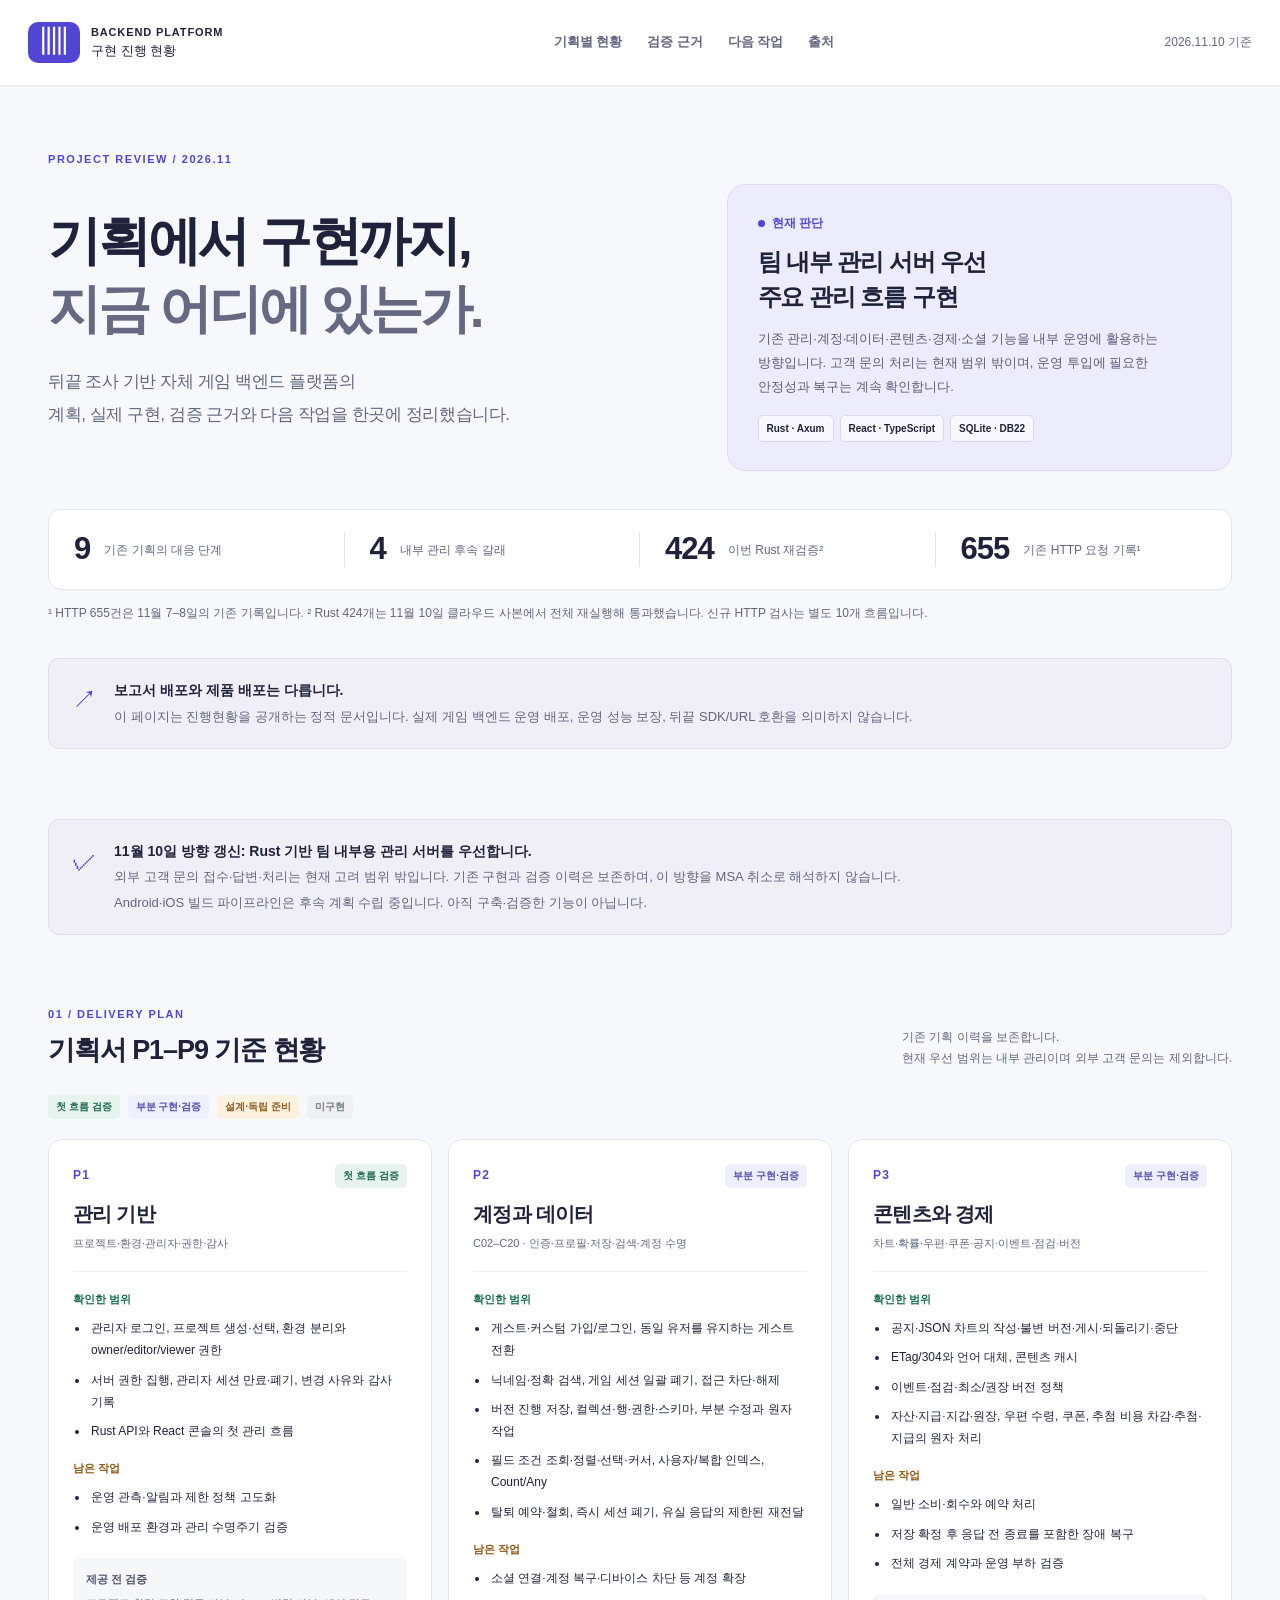
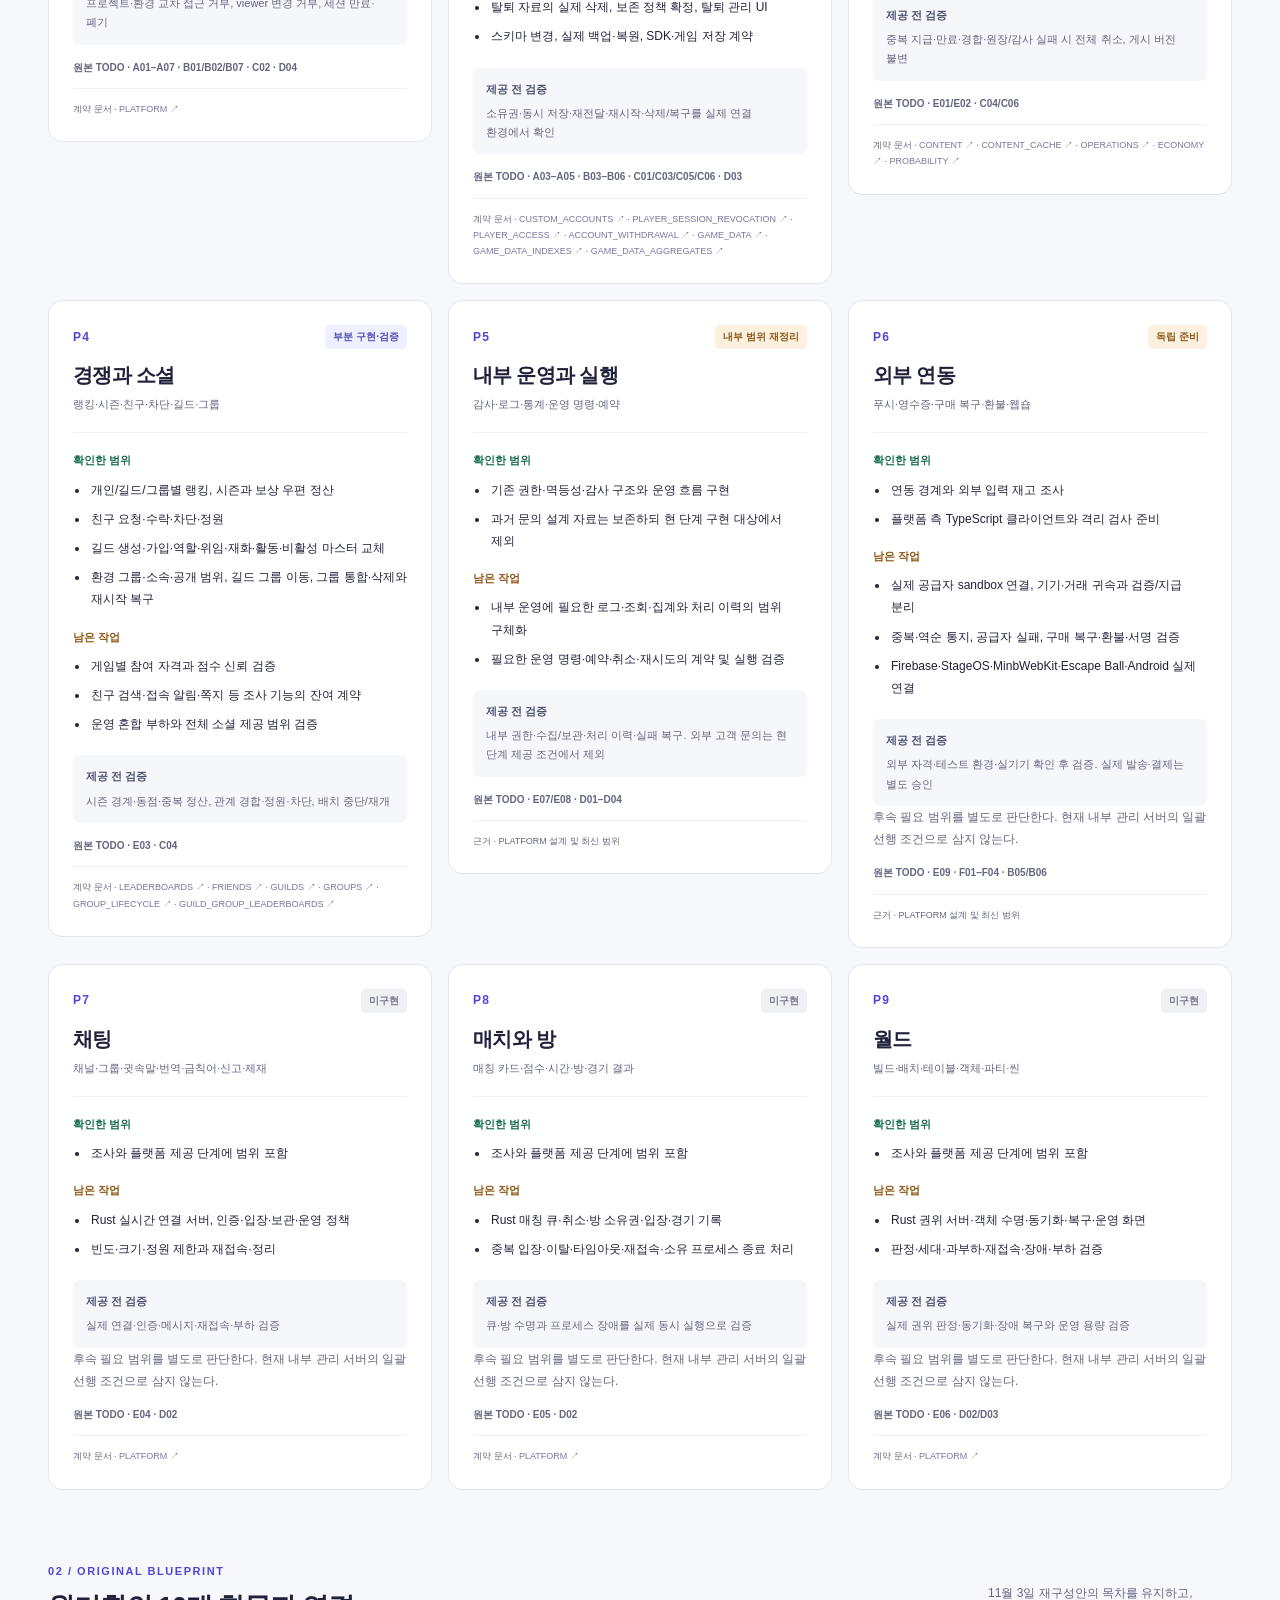
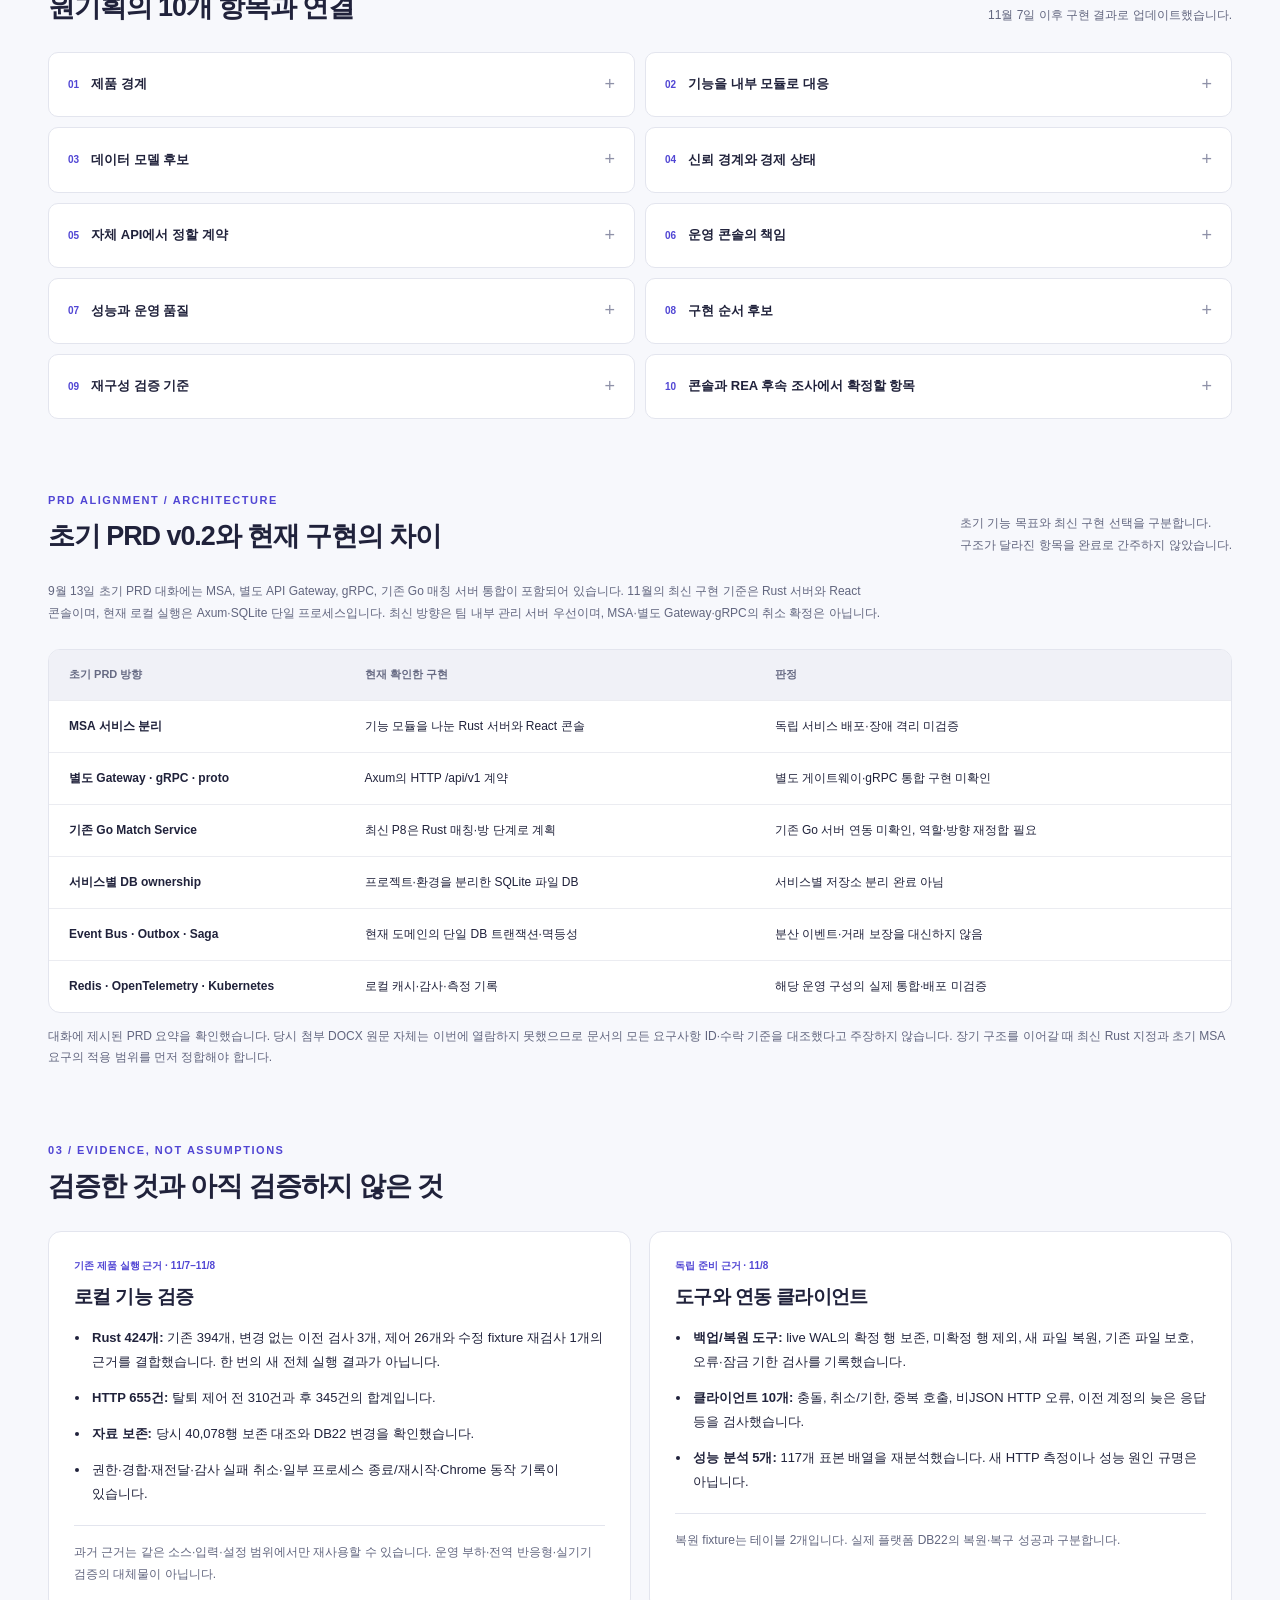
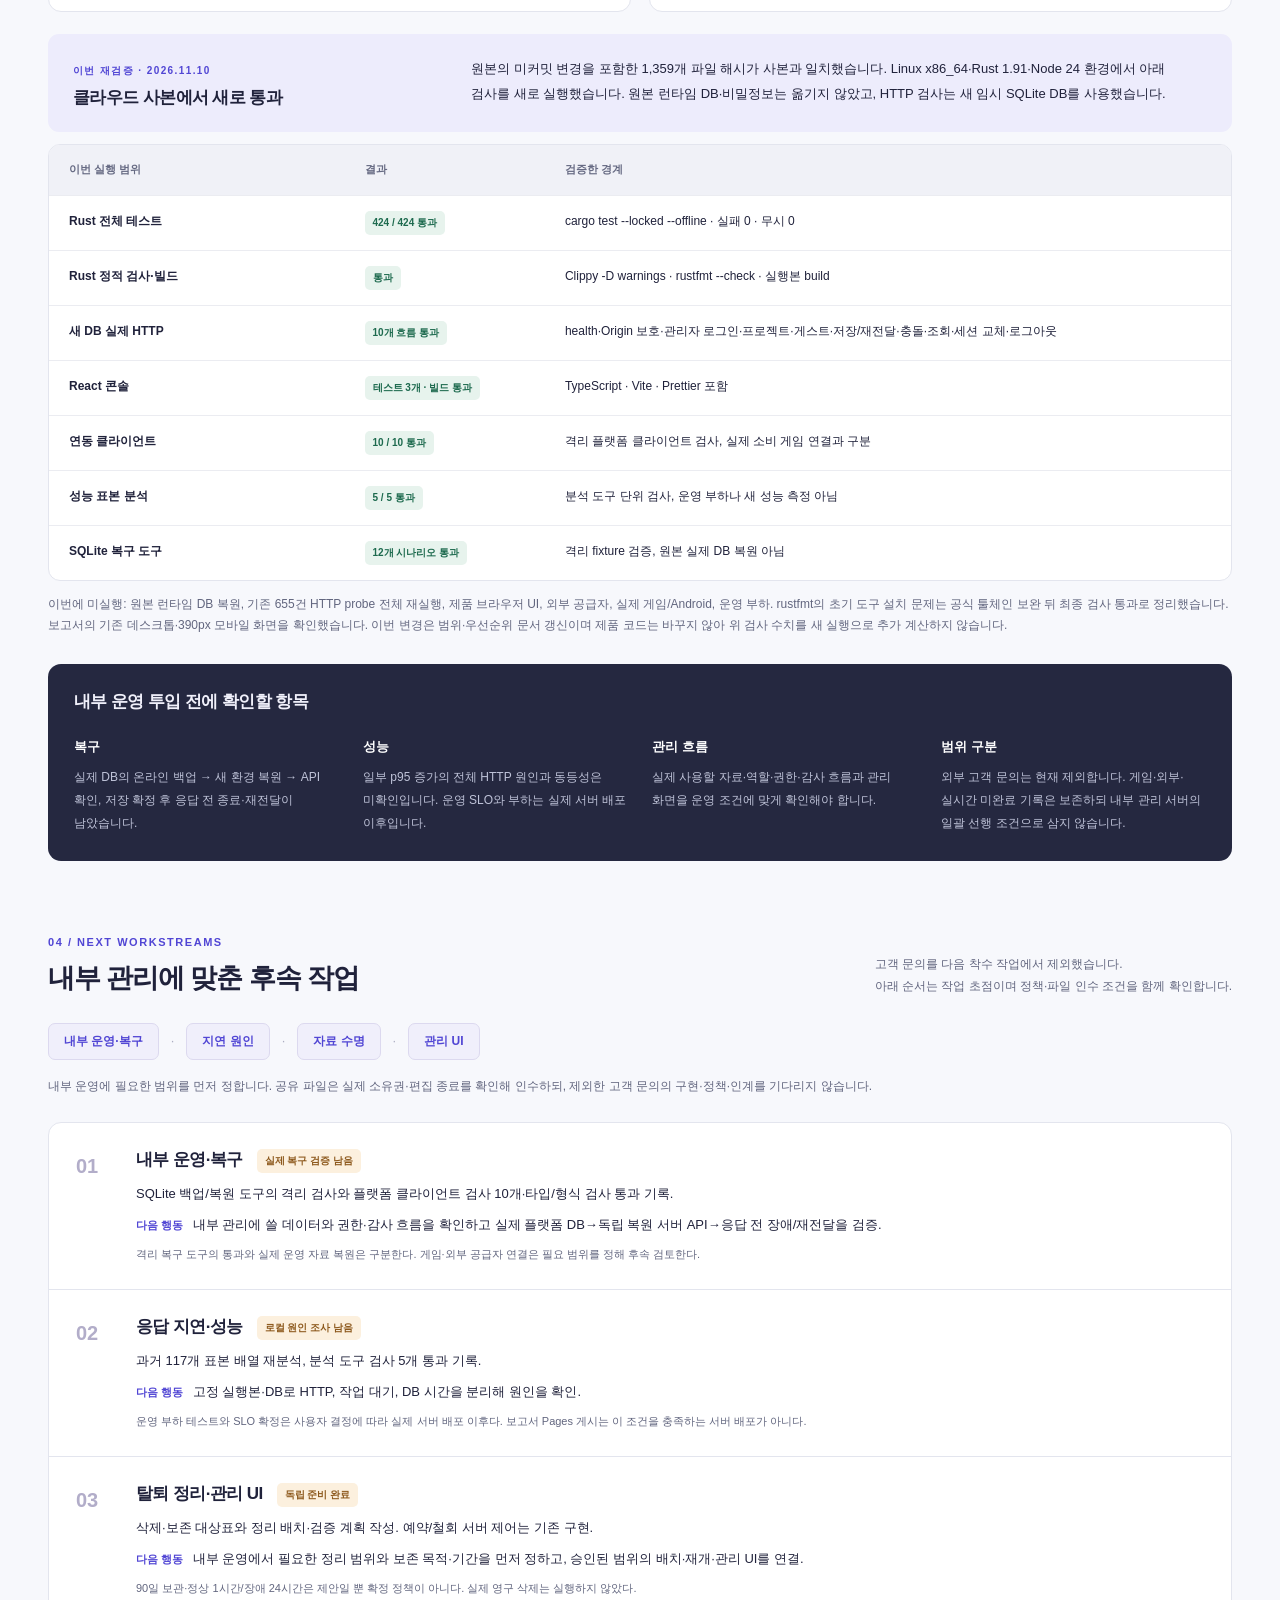
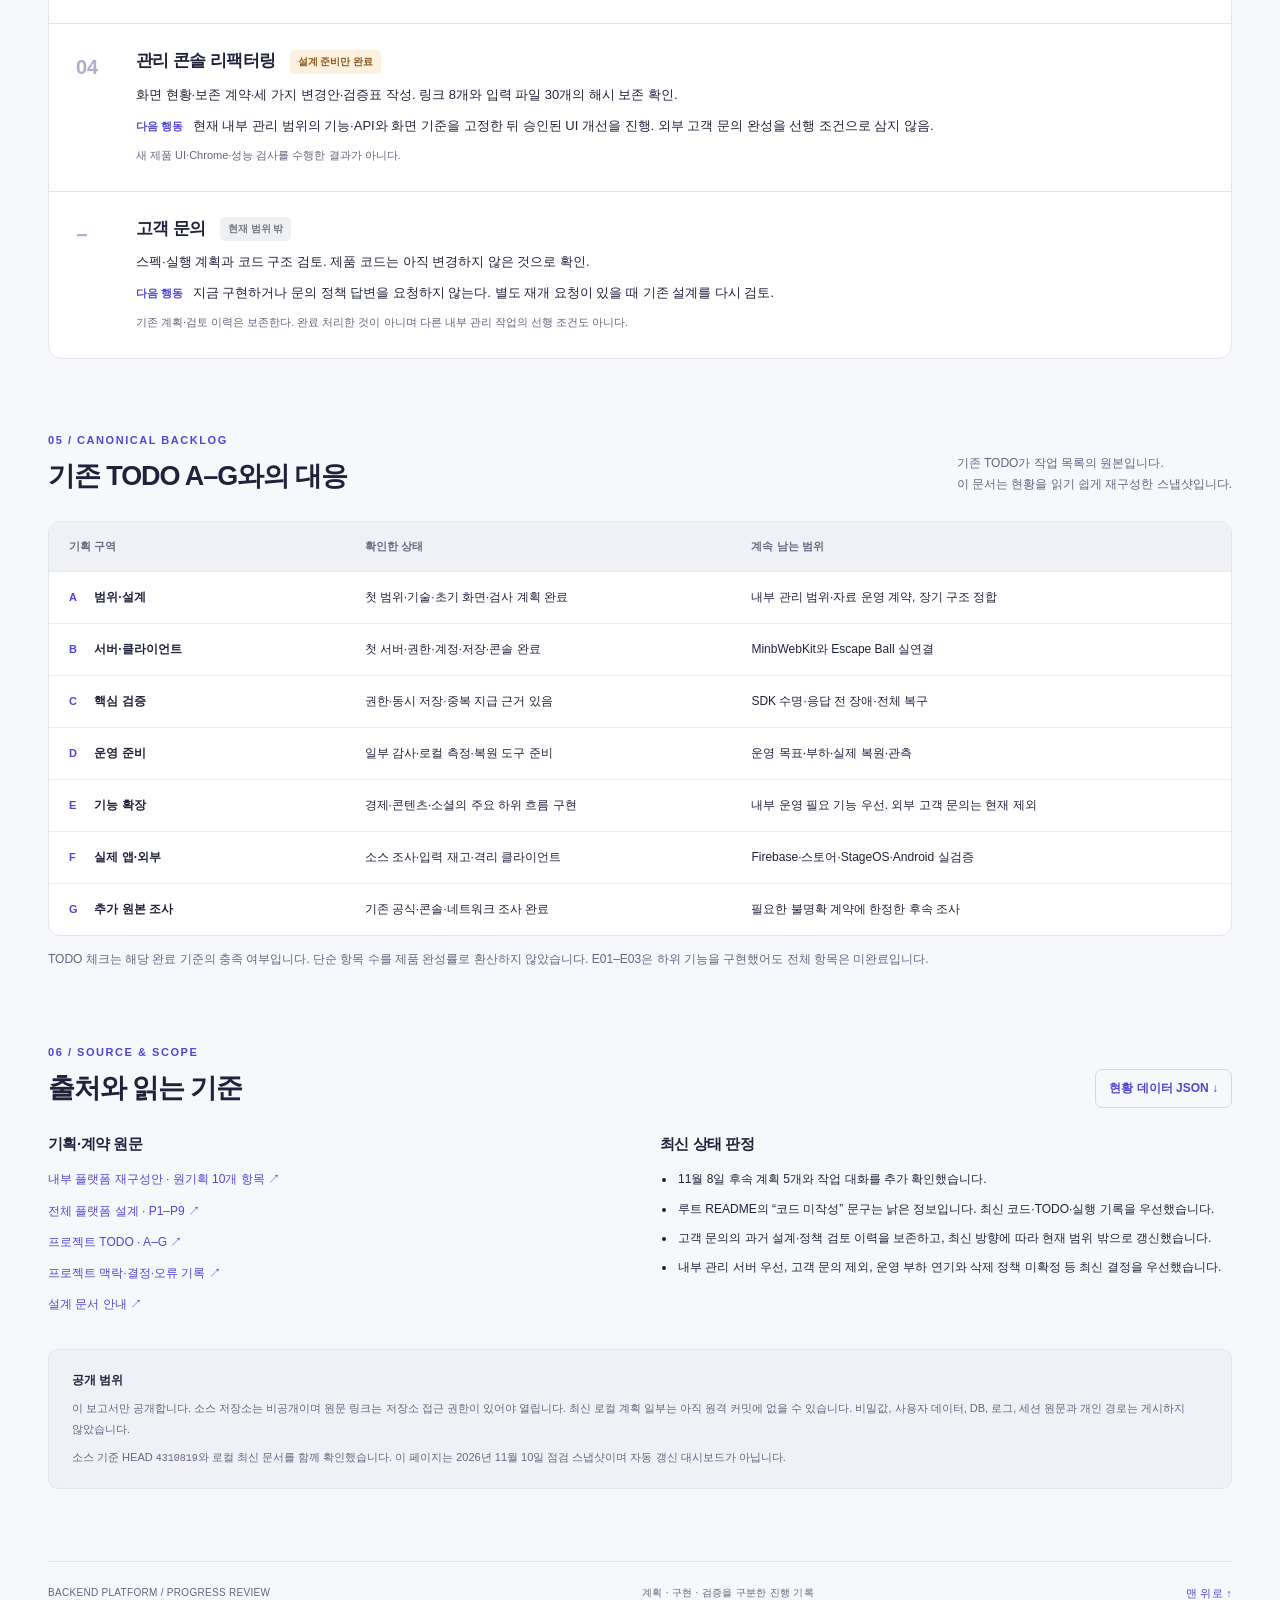
==== commit 6b45b34e: "Align progress report with internal management scope" ====
--- a/index.html
+++ b/index.html
@@ -1,3 +1,3 @@
-<!doctype html><html lang="ko"><head><meta charset="utf-8"><meta name="viewport" content="width=device-width, initial-scale=1"><meta name="theme-color" content="#f7f8fc"><meta name="description" content="뒤끝 조사 기반 자체 게임 백엔드 플랫폼. 기획 P1–P9에 대응하는 구현·검증 현황과 남은 작업."><meta name="robots" content="noindex,nofollow"><title>게임 백엔드 플랫폼 · 구현 진행 현황</title><link rel="stylesheet" href="styles.css"><link rel="icon" href="data:image/svg+xml,%3Csvg xmlns='http://www.w3.org/2000/svg' viewBox='0 0 64 64'%3E%3Crect width='64' height='64' rx='16' fill='%234e42d4'/%3E%3Cpath d='M18 17h28v10H18zm0 20h28v10H18z' fill='white'/%3E%3C/svg%3E"></head><body><a class="skip" href="#main">본문으로 건너뛰기</a><header><a class="brand" href="#top"><span class="brand-mark" aria-hidden="true">▥</span><span>BACKEND PLATFORM<small>구현 진행 현황</small></span></a><nav aria-label="문서 탐색"><a href="#roadmap">기획별 현황</a><a href="#verification">검증 근거</a><a href="#next">다음 작업</a><a href="#sources">출처</a></nav><span class="date">2026.11.10 기준</span></header><main id="main"><section class="hero" id="top"><div class="eyebrow">PROJECT REVIEW / 2026.11</div><div class="hero-row"><div><h1>기획에서 구현까지,<br><span>지금 어디에 있는가.</span></h1><p class="lead">뒤끝 조사 기반 자체 게임 백엔드 플랫폼의<br class="desktop"> 계획, 실제 구현, 검증 근거와 다음 작업을 한곳에 정리했습니다.</p></div><div class="status-card"><span class="status-label"><i></i> 현재 판단</span><h2>주요 관리 흐름 구현<br>전체 플랫폼은 미완료</h2><p>관리 기반·계정·데이터·콘텐츠·경제·소셜의 로컬 흐름은 연결되어 있습니다. 운영 투입과 실제 게임·외부·실시간 검증은 남아 있습니다.</p><div class="chips"><span>Rust · Axum</span><span>React · TypeScript</span><span>SQLite · DB22</span></div></div></div><div class="summary-strip"><div><strong>9</strong><span>최신 설계의 제공 단계</span></div><div><strong>5</strong><span>후속 작업 갈래</span></div><div><strong>424</strong><span>이번 Rust 재검증²</span></div><div><strong>655</strong><span>기존 HTTP 요청 기록¹</span></div></div><p class="footnote">¹ HTTP 655건은 11월 7–8일의 기존 기록입니다. ² Rust 424개는 11월 10일 클라우드 사본에서 전체 재실행해 통과했습니다. 신규 HTTP 검사는 별도 10개 흐름입니다.</p></section><aside class="notice"><span aria-hidden="true">↗</span><div><strong>보고서 배포와 제품 배포는 다릅니다.</strong><p>이 페이지는 진행현황을 공개하는 정적 문서입니다. 실제 게임 백엔드 운영 배포, 운영 성능 보장, 뒤끝 SDK/URL 호환을 의미하지 않습니다.</p></div></aside><section id="roadmap"><div class="section-heading"><div><div class="eyebrow">01 / DELIVERY PLAN</div><h2>기획서 P1–P9 기준 현황</h2></div><p>완료 표시를 세분화했습니다.<br>하위 흐름의 검증을 전체 단계의 완료로 확대하지 않습니다.</p></div><div class="legend"><span class="badge green">첫 흐름 검증</span><span class="badge blue">부분 구현·검증</span><span class="badge amber">설계·독립 준비</span><span class="badge gray">미구현</span></div><div class="phase-grid"><article class="phase" id="p1" data-phase="P1"><div class="phase-top"><span class="phase-num">P1</span><span class="badge green">첫 흐름 검증</span></div><h3>관리 기반</h3><p class="scope">프로젝트·환경·관리자·권한·감사</p><div class="phase-content"><h4>확인한 범위</h4><ul><li>관리자 로그인, 프로젝트 생성·선택, 환경 분리와 owner/editor/viewer 권한</li><li>서버 권한 집행, 관리자 세션 만료·폐기, 변경 사유와 감사 기록</li><li>Rust API와 React 콘솔의 첫 관리 흐름</li></ul><h4 class="remaining">남은 작업</h4><ul><li>운영 관측·알림과 제한 정책 고도화</li><li>운영 배포 환경과 관리 수명주기 검증</li></ul><div class="gate"><strong>제공 전 검증</strong><p>프로젝트·환경 교차 접근 거부, viewer 변경 거부, 세션 만료·폐기</p></div><p class="todo">원본 TODO · A01–A07 · B01/B02/B07 · C02 · D04</p><div class="sources">계약 문서 · <a href="https://github.com/game-projects97/game_backend_platform/blob/main/docs/specs/PLATFORM.md" target="_blank" rel="noopener">PLATFORM ↗</a></div></div></article><article class="phase" id="p2" data-phase="P2"><div class="phase-top"><span class="phase-num">P2</span><span class="badge blue">부분 구현·검증</span></div><h3>계정과 데이터</h3><p class="scope">C02–C20 · 인증·프로필·저장·검색·계정 수명</p><div class="phase-content"><h4>확인한 범위</h4><ul><li>게스트·커스텀 가입/로그인, 동일 유저를 유지하는 게스트 전환</li><li>닉네임·정확 검색, 게임 세션 일괄 폐기, 접근 차단·해제</li><li>버전 진행 저장, 컬렉션·행·권한·스키마, 부분 수정과 원자 작업</li><li>필드 조건 조회·정렬·선택·커서, 사용자/복합 인덱스, Count/Any</li><li>탈퇴 예약·철회, 즉시 세션 폐기, 유실 응답의 제한된 재전달</li></ul><h4 class="remaining">남은 작업</h4><ul><li>소셜 연결·계정 복구·디바이스 차단 등 계정 확장</li><li>탈퇴 자료의 실제 삭제, 보존 정책 확정, 탈퇴 관리 UI</li><li>스키마 변경, 실제 백업·복원, SDK·게임 저장 계약</li></ul><div class="gate"><strong>제공 전 검증</strong><p>소유권·동시 저장·재전달·재시작·삭제/복구를 실제 연결 환경에서 확인</p></div><p class="todo">원본 TODO · A03–A05 · B03–B06 · C01/C03/C05/C06 · D03</p><div class="sources">계약 문서 · <a href="https://github.com/game-projects97/game_backend_platform/blob/main/docs/specs/CUSTOM_ACCOUNTS.md" target="_blank" rel="noopener">CUSTOM_ACCOUNTS ↗</a> · <a href="https://github.com/game-projects97/game_backend_platform/blob/main/docs/specs/PLAYER_SESSION_REVOCATION.md" target="_blank" rel="noopener">PLAYER_SESSION_REVOCATION ↗</a> · <a href="https://github.com/game-projects97/game_backend_platform/blob/main/docs/specs/PLAYER_ACCESS.md" target="_blank" rel="noopener">PLAYER_ACCESS ↗</a> · <a href="https://github.com/game-projects97/game_backend_platform/blob/main/docs/specs/ACCOUNT_WITHDRAWAL.md" target="_blank" rel="noopener">ACCOUNT_WITHDRAWAL ↗</a> · <a href="https://github.com/game-projects97/game_backend_platform/blob/main/docs/specs/GAME_DATA.md" target="_blank" rel="noopener">GAME_DATA ↗</a> · <a href="https://github.com/game-projects97/game_backend_platform/blob/main/docs/specs/GAME_DATA_INDEXES.md" target="_blank" rel="noopener">GAME_DATA_INDEXES ↗</a> · <a href="https://github.com/game-projects97/game_backend_platform/blob/main/docs/specs/GAME_DATA_AGGREGATES.md" target="_blank" rel="noopener">GAME_DATA_AGGREGATES ↗</a></div></div></article><article class="phase" id="p3" data-phase="P3"><div class="phase-top"><span class="phase-num">P3</span><span class="badge blue">부분 구현·검증</span></div><h3>콘텐츠와 경제</h3><p class="scope">차트·확률·우편·쿠폰·공지·이벤트·점검·버전</p><div class="phase-content"><h4>확인한 범위</h4><ul><li>공지·JSON 차트의 작성·불변 버전·게시·되돌리기·중단</li><li>ETag/304와 언어 대체, 콘텐츠 캐시</li><li>이벤트·점검·최소/권장 버전 정책</li><li>자산·지급·지갑·원장, 우편 수령, 쿠폰, 추첨 비용 차감·추첨·지급의 원자 처리</li></ul><h4 class="remaining">남은 작업</h4><ul><li>일반 소비·회수와 예약 처리</li><li>저장 확정 후 응답 전 종료를 포함한 장애 복구</li><li>전체 경제 계약과 운영 부하 검증</li></ul><div class="gate"><strong>제공 전 검증</strong><p>중복 지급·만료·경합·원장/감사 실패 시 전체 취소, 게시 버전 불변</p></div><p class="todo">원본 TODO · E01/E02 · C04/C06</p><div class="sources">계약 문서 · <a href="https://github.com/game-projects97/game_backend_platform/blob/main/docs/specs/CONTENT.md" target="_blank" rel="noopener">CONTENT ↗</a> · <a href="https://github.com/game-projects97/game_backend_platform/blob/main/docs/specs/CONTENT_CACHE.md" target="_blank" rel="noopener">CONTENT_CACHE ↗</a> · <a href="https://github.com/game-projects97/game_backend_platform/blob/main/docs/specs/OPERATIONS.md" target="_blank" rel="noopener">OPERATIONS ↗</a> · <a href="https://github.com/game-projects97/game_backend_platform/blob/main/docs/specs/ECONOMY.md" target="_blank" rel="noopener">ECONOMY ↗</a> · <a href="https://github.com/game-projects97/game_backend_platform/blob/main/docs/specs/PROBABILITY.md" target="_blank" rel="noopener">PROBABILITY ↗</a></div></div></article><article class="phase" id="p4" data-phase="P4"><div class="phase-top"><span class="phase-num">P4</span><span class="badge blue">부분 구현·검증</span></div><h3>경쟁과 소셜</h3><p class="scope">랭킹·시즌·친구·차단·길드·그룹</p><div class="phase-content"><h4>확인한 범위</h4><ul><li>개인/길드/그룹별 랭킹, 시즌과 보상 우편 정산</li><li>친구 요청·수락·차단·정원</li><li>길드 생성·가입·역할·위임·재화·활동·비활성 마스터 교체</li><li>환경 그룹·소속·공개 범위, 길드 그룹 이동, 그룹 통합·삭제와 재시작 복구</li></ul><h4 class="remaining">남은 작업</h4><ul><li>게임별 참여 자격과 점수 신뢰 검증</li><li>친구 검색·접속 알림·쪽지 등 조사 기능의 잔여 계약</li><li>운영 혼합 부하와 전체 소셜 제공 범위 검증</li></ul><div class="gate"><strong>제공 전 검증</strong><p>시즌 경계·동점·중복 정산, 관계 경합·정원·차단, 배치 중단/재개</p></div><p class="todo">원본 TODO · E03 · C04</p><div class="sources">계약 문서 · <a href="https://github.com/game-projects97/game_backend_platform/blob/main/docs/specs/LEADERBOARDS.md" target="_blank" rel="noopener">LEADERBOARDS ↗</a> · <a href="https://github.com/game-projects97/game_backend_platform/blob/main/docs/specs/FRIENDS.md" target="_blank" rel="noopener">FRIENDS ↗</a> · <a href="https://github.com/game-projects97/game_backend_platform/blob/main/docs/specs/GUILDS.md" target="_blank" rel="noopener">GUILDS ↗</a> · <a href="https://github.com/game-projects97/game_backend_platform/blob/main/docs/specs/GROUPS.md" target="_blank" rel="noopener">GROUPS ↗</a> · <a href="https://github.com/game-projects97/game_backend_platform/blob/main/docs/specs/GROUP_LIFECYCLE.md" target="_blank" rel="noopener">GROUP_LIFECYCLE ↗</a> · <a href="https://github.com/game-projects97/game_backend_platform/blob/main/docs/specs/GUILD_GROUP_LEADERBOARDS.md" target="_blank" rel="noopener">GUILD_GROUP_LEADERBOARDS ↗</a></div></div></article><article class="phase" id="p5" data-phase="P5"><div class="phase-top"><span class="phase-num">P5</span><span class="badge amber">설계·준비</span></div><h3>고객 지원과 실행</h3><p class="scope">문의·신고·약관·로그·통계·퍼널·사용량·서버 실행·예약</p><div class="phase-content"><h4>확인한 범위</h4><ul><li>고객 문의의 API·권한·답변·상태 전이·검증 계획 작성</li><li>기존 권한·멱등성·감사 구조의 재사용 방향 검토</li></ul><h4 class="remaining">남은 작업</h4><ul><li>문의 생성 → 자기 조회 → 관리자 답변·처리 이력 구현</li><li>입력 길이·접수 빈도·보관 기간의 미확정 정책 정리</li><li>신고·게임 로그·통계·퍼널·사용량, 서버 확장 명령·예약·취소·재시도</li></ul><div class="gate"><strong>제공 전 검증</strong><p>개인정보/보관, 타인 접근 차단, 중복 답변·CAS·감사 실패 취소, 임대 만료·실패 복구</p></div><p class="todo">원본 TODO · E07/E08 · D01–D04</p><div class="sources">근거 · PLATFORM 설계 및 최신 실행 계획</div></div></article><article class="phase" id="p6" data-phase="P6"><div class="phase-top"><span class="phase-num">P6</span><span class="badge amber">독립 준비</span></div><h3>외부 연동</h3><p class="scope">푸시·영수증·구매 복구·환불·웹숍</p><div class="phase-content"><h4>확인한 범위</h4><ul><li>연동 경계와 외부 입력 재고 조사</li><li>플랫폼 측 TypeScript 클라이언트와 격리 검사 준비</li></ul><h4 class="remaining">남은 작업</h4><ul><li>실제 공급자 sandbox 연결, 기기·거래 귀속과 검증/지급 분리</li><li>중복·역순 통지, 공급자 실패, 구매 복구·환불·서명 검증</li><li>Firebase·StageOS·MinbWebKit·Escape Ball·Android 실제 연결</li></ul><div class="gate"><strong>제공 전 검증</strong><p>외부 자격·테스트 환경·실기기 확인 후 검증. 실제 발송·결제는 별도 승인</p></div><p class="todo">원본 TODO · E09 · F01–F04 · B05/B06</p><div class="sources">근거 · PLATFORM 설계 및 최신 실행 계획</div></div></article><article class="phase" id="p7" data-phase="P7"><div class="phase-top"><span class="phase-num">P7</span><span class="badge gray">미구현</span></div><h3>채팅</h3><p class="scope">채널·그룹·귓속말·번역·금칙어·신고·제재</p><div class="phase-content"><h4>확인한 범위</h4><ul><li>조사와 플랫폼 제공 단계에 범위 포함</li></ul><h4 class="remaining">남은 작업</h4><ul><li>Rust 실시간 연결 서버, 인증·입장·보관·운영 정책</li><li>빈도·크기·정원 제한과 재접속·정리</li></ul><div class="gate"><strong>제공 전 검증</strong><p>실제 연결·인증·메시지·재접속·부하 검증</p></div><p class="todo">원본 TODO · E04 · D02</p><div class="sources">계약 문서 · <a href="https://github.com/game-projects97/game_backend_platform/blob/main/docs/specs/PLATFORM.md" target="_blank" rel="noopener">PLATFORM ↗</a></div></div></article><article class="phase" id="p8" data-phase="P8"><div class="phase-top"><span class="phase-num">P8</span><span class="badge gray">미구현</span></div><h3>매치와 방</h3><p class="scope">매칭 카드·점수·시간·방·경기 결과</p><div class="phase-content"><h4>확인한 범위</h4><ul><li>조사와 플랫폼 제공 단계에 범위 포함</li></ul><h4 class="remaining">남은 작업</h4><ul><li>Rust 매칭 큐·취소·방 소유권·입장·경기 기록</li><li>중복 입장·이탈·타임아웃·재접속·소유 프로세스 종료 처리</li></ul><div class="gate"><strong>제공 전 검증</strong><p>큐·방 수명과 프로세스 장애를 실제 동시 실행으로 검증</p></div><p class="todo">원본 TODO · E05 · D02</p><div class="sources">계약 문서 · <a href="https://github.com/game-projects97/game_backend_platform/blob/main/docs/specs/PLATFORM.md" target="_blank" rel="noopener">PLATFORM ↗</a></div></div></article><article class="phase" id="p9" data-phase="P9"><div class="phase-top"><span class="phase-num">P9</span><span class="badge gray">미구현</span></div><h3>월드</h3><p class="scope">빌드·배치·테이블·객체·파티·씬</p><div class="phase-content"><h4>확인한 범위</h4><ul><li>조사와 플랫폼 제공 단계에 범위 포함</li></ul><h4 class="remaining">남은 작업</h4><ul><li>Rust 권위 서버·객체 수명·동기화·복구·운영 화면</li><li>판정·세대·과부하·재접속·장애·부하 검증</li></ul><div class="gate"><strong>제공 전 검증</strong><p>실제 권위 판정·동기화·장애 복구와 운영 용량 검증</p></div><p class="todo">원본 TODO · E06 · D02/D03</p><div class="sources">계약 문서 · <a href="https://github.com/game-projects97/game_backend_platform/blob/main/docs/specs/PLATFORM.md" target="_blank" rel="noopener">PLATFORM ↗</a></div></div></article></div></section><section class="blueprint-section" id="blueprint"><div class="section-heading"><div><div class="eyebrow">02 / ORIGINAL BLUEPRINT</div><h2>원기획의 10개 항목과 연결</h2></div><p>11월 3일 재구성안의 목차를 유지하고,<br>11월 7일 이후 구현 결과로 업데이트했습니다.</p></div><div class="blueprint-grid"><details class="blueprint"><summary><span>01</span><strong>제품 경계</strong><i aria-hidden="true">+</i></summary><p>운영 콘솔·게임 API·서버 업무 규칙은 로컬 제품으로 연결했다. 실시간·비동기 실행과 외부 공급자까지 완성된 상태는 아니다.</p></details><details class="blueprint"><summary><span>02</span><strong>기능을 내부 모듈로 대응</strong><i aria-hidden="true">+</i></summary><p>최신 PLATFORM 설계의 P1–P9로 추적한다. 아래 단계별 표가 원기획의 모듈을 현재 코드·검증·잔여 작업에 연결한다.</p></details><details class="blueprint"><summary><span>03</span><strong>데이터 모델 후보</strong><i aria-hidden="true">+</i></summary><p>프로젝트/환경, 관리자/역할, 유저/세션, 진행·데이터, 지갑/원장, 콘텐츠·소셜 등의 SQLite 스키마를 DB22까지 구현했다. 캐릭터·외부 거래·실시간·정리 정책은 남아 있다.</p></details><details class="blueprint"><summary><span>04</span><strong>신뢰 경계와 경제 상태</strong><i aria-hidden="true">+</i></summary><p>서버 인증·환경 권한, expected_version과 request_id, 상태·명령·감사의 원자 처리를 구현했다. 게임별 점수 신뢰와 외부 검증→지급→환불 경로는 미완료다.</p></details><details class="blueprint"><summary><span>05</span><strong>자체 API에서 정할 계약</strong><i aria-hidden="true">+</i></summary><p>현재 Rust API와 기능별 계약 문서는 있다. 기계 판독 OpenAPI, SDK 공개 타입, 소비 게임의 실제 필드 매핑까지 완료된 것은 아니다.</p></details><details class="blueprint"><summary><span>06</span><strong>운영 콘솔의 책임</strong><i aria-hidden="true">+</i></summary><p>React 관리 화면은 주요 기능에 연결했다. 기능 우선 방침에 따라 문의·탈퇴 UI와 전반 리팩터링은 남았다. 실제 UI 전역/반응형 검증도 별도다.</p></details><details class="blueprint"><summary><span>07</span><strong>성능과 운영 품질</strong><i aria-hidden="true">+</i></summary><p>기능 검사와 로컬 측정은 축적했다. 일부 p95 증가 원인과 성능 동등성은 미확인이다. 운영 SLO·부하는 실제 배포 이후로 연기한 상태다.</p></details><details class="blueprint"><summary><span>08</span><strong>구현 순서 후보</strong><i aria-hidden="true">+</i></summary><p>관리 기반에서 계정·데이터·경제·경쟁·소셜로 확장했다. 다음 수직 흐름은 고객 문의이며, 이후 탈퇴 정리·지연 원인·복구/연동·UI 순서로 이어간다.</p></details><details class="blueprint"><summary><span>09</span><strong>재구성 검증 기준</strong><i aria-hidden="true">+</i></summary><p>권한·경합·원자성·재전달·자료 보존·일부 강제 종료/재시작의 근거가 있다. 실제 복원·게임·외부·실시간·운영 용량의 합격과 구분한다.</p></details><details class="blueprint"><summary><span>10</span><strong>콘솔과 REA 후속 조사에서 확정할 항목</strong><i aria-hidden="true">+</i></summary><p>공식 기능, 제한적 콘솔 실험과 관측 요청을 조사했다. 원본 문서/관측 수치는 자체 제품의 실행 검사 수가 아니며, 불명확한 계약은 필요한 경우에만 추가 조사한다.</p></details></div></section><section id="architecture"><div class="section-heading"><div><div class="eyebrow">PRD ALIGNMENT / ARCHITECTURE</div><h2>초기 PRD v0.2와 현재 구현의 차이</h2></div><p>초기 기능 목표와 최신 구현 선택을 구분합니다.<br>구조가 달라진 항목을 완료로 간주하지 않았습니다.</p></div><p class="section-intro">9월 13일 초기 PRD 대화에는 MSA, 별도 API Gateway, gRPC, 기존 Go 매칭 서버 통합이 포함되어 있습니다. 11월의 최신 구현 기준은 Rust 서버와 React 콘솔이며, 현재 로컬 실행은 Axum·SQLite 단일 프로세스입니다. 초기 구조 요구가 모두 취소되었다고 확인된 것은 아닙니다.</p><div class="table-wrap"><table><thead><tr><th>초기 PRD 방향</th><th>현재 확인한 구현</th><th>판정</th></tr></thead><tbody><tr><th>MSA 서비스 분리</th><td>기능 모듈을 나눈 Rust 서버와 React 콘솔</td><td>독립 서비스 배포·장애 격리 미검증</td></tr><tr><th>별도 Gateway · gRPC · proto</th><td>Axum의 HTTP /api/v1 계약</td><td>별도 게이트웨이·gRPC 통합 구현 미확인</td></tr><tr><th>기존 Go Match Service</th><td>최신 P8은 Rust 매칭·방 단계로 계획</td><td>기존 Go 서버 연동 미확인, 역할·방향 재정합 필요</td></tr><tr><th>서비스별 DB ownership</th><td>프로젝트·환경을 분리한 SQLite 파일 DB</td><td>서비스별 저장소 분리 완료 아님</td></tr><tr><th>Event Bus · Outbox · Saga</th><td>현재 도메인의 단일 DB 트랜잭션·멱등성</td><td>분산 이벤트·거래 보장을 대신하지 않음</td></tr><tr><th>Redis · OpenTelemetry · Kubernetes</th><td>로컬 캐시·감사·측정 기록</td><td>해당 운영 구성의 실제 통합·배포 미검증</td></tr></tbody></table></div><p class="footnote">대화에 제시된 PRD 요약을 확인했습니다. 당시 첨부 DOCX 원문 자체는 이번에 열람하지 못했으므로 문서의 모든 요구사항 ID·수락 기준을 대조했다고 주장하지 않습니다. 장기 구조를 이어갈 때 최신 Rust 지정과 초기 MSA 요구의 적용 범위를 먼저 정합해야 합니다.</p></section>
-<section id="verification"><div class="section-heading"><div><div class="eyebrow">03 / EVIDENCE, NOT ASSUMPTIONS</div><h2>검증한 것과 아직 검증하지 않은 것</h2></div></div><div class="evidence-grid"><article class="evidence"><span class="evidence-type">기존 제품 실행 근거 · 11/7–11/8</span><h3>로컬 기능 검증</h3><ul><li><strong>Rust 424개:</strong> 기존 394개, 변경 없는 이전 검사 3개, 제어 26개와 수정 fixture 재검사 1개의 근거를 결합했습니다. 한 번의 새 전체 실행 결과가 아닙니다.</li><li><strong>HTTP 655건:</strong> 탈퇴 제어 전 310건과 후 345건의 합계입니다.</li><li><strong>자료 보존:</strong> 당시 40,078행 보존 대조와 DB22 변경을 확인했습니다.</li><li>권한·경합·재전달·감사 실패 취소·일부 프로세스 종료/재시작·Chrome 동작 기록이 있습니다.</li></ul><p class="note">과거 근거는 같은 소스·입력·설정 범위에서만 재사용할 수 있습니다. 운영 부하·전역 반응형·실기기 검증의 대체물이 아닙니다.</p></article><article class="evidence"><span class="evidence-type">독립 준비 근거 · 11/8</span><h3>도구와 연동 클라이언트</h3><ul><li><strong>백업/복원 도구:</strong> live WAL의 확정 행 보존, 미확정 행 제외, 새 파일 복원, 기존 파일 보호, 오류·잠금 기한 검사를 기록했습니다.</li><li><strong>클라이언트 10개:</strong> 충돌, 취소/기한, 중복 호출, 비JSON HTTP 오류, 이전 계정의 늦은 응답 등을 검사했습니다.</li><li><strong>성능 분석 5개:</strong> 117개 표본 배열을 재분석했습니다. 새 HTTP 측정이나 성능 원인 규명은 아닙니다.</li></ul><p class="note">복원 fixture는 테이블 2개입니다. 실제 플랫폼 DB22의 복원·복구 성공과 구분합니다.</p></article></div><div class="verification-current" id="current-check"><div class="verification-now"><div><span class="eyebrow">이번 재검증 · 2026.11.10</span><h3>클라우드 사본에서 새로 통과</h3></div><p>원본의 미커밋 변경을 포함한 1,359개 파일 해시가 사본과 일치했습니다. Linux x86_64·Rust 1.91·Node 24 환경에서 아래 검사를 새로 실행했습니다. 원본 런타임 DB·비밀정보는 옮기지 않았고, HTTP 검사는 새 임시 SQLite DB를 사용했습니다.</p></div><div class="table-wrap"><table><thead><tr><th>이번 실행 범위</th><th>결과</th><th>검증한 경계</th></tr></thead><tbody><tr><th>Rust 전체 테스트</th><td><span class="badge green">424 / 424 통과</span></td><td>cargo test --locked --offline · 실패 0 · 무시 0</td></tr><tr><th>Rust 정적 검사·빌드</th><td><span class="badge green">통과</span></td><td>Clippy -D warnings · rustfmt --check · 실행본 build</td></tr><tr><th>새 DB 실제 HTTP</th><td><span class="badge green">10개 흐름 통과</span></td><td>health·Origin 보호·관리자 로그인·프로젝트·게스트·저장/재전달·충돌·조회·세션 교체·로그아웃</td></tr><tr><th>React 콘솔</th><td><span class="badge green">테스트 3개 · 빌드 통과</span></td><td>TypeScript · Vite · Prettier 포함</td></tr><tr><th>연동 클라이언트</th><td><span class="badge green">10 / 10 통과</span></td><td>격리 플랫폼 클라이언트 검사, 실제 소비 게임 연결과 구분</td></tr><tr><th>성능 표본 분석</th><td><span class="badge green">5 / 5 통과</span></td><td>분석 도구 단위 검사, 운영 부하나 새 성능 측정 아님</td></tr><tr><th>SQLite 복구 도구</th><td><span class="badge green">12개 시나리오 통과</span></td><td>격리 fixture 검증, 원본 실제 DB 복원 아님</td></tr></tbody></table></div><p class="footnote">이번에 미실행: 원본 런타임 DB 복원, 기존 655건 HTTP probe 전체 재실행, 제품 브라우저 UI, 외부 공급자, 실제 게임/Android, 운영 부하. rustfmt의 초기 도구 설치 문제는 공식 툴체인 보완 뒤 최종 검사 통과로 정리했습니다. 보고서 자체는 데스크톱과 390px 모바일 화면을 별도로 확인했습니다.</p></div>
-<div class="gap-box"><h3>출시 또는 운영 준비 완료로 표시할 수 없는 이유</h3><div class="gap-grid"><p><strong>복구</strong> 실제 DB의 온라인 백업 → 새 환경 복원 → API 확인, 저장 확정 후 응답 전 종료·재전달이 남았습니다.</p><p><strong>성능</strong> 일부 p95 증가의 전체 HTTP 원인과 동등성은 미확인입니다. 운영 SLO와 부하는 실제 서버 배포 이후입니다.</p><p><strong>게임·외부</strong> SDK·MinbWebKit·Escape Ball·Android·공급자 sandbox/실기기 연결은 미검증입니다.</p><p><strong>기능 범위</strong> 문의·탈퇴 실제 정리·서버 예약 실행·외부 판매·채팅·매치·월드가 아직 전체 목표를 충족하지 않습니다.</p></div></div></section><section id="next"><div class="section-heading"><div><div class="eyebrow">04 / NEXT WORKSTREAMS</div><h2>다음으로 이어갈 다섯 작업</h2></div><p>작업 대화가 종료되었다는 사실과<br>제품 기능이 완성되었다는 판단은 별개입니다.</p></div><div class="sequence"><span>문의</span><b>→</b><span>탈퇴 정리</span><b>→</b><span>지연 원인</span><b>→</b><span>복구·연동</span><b>→</b><span>UI</span></div><p class="section-intro">공유 API·DB·콘솔 파일은 한 작업이 인계한 뒤 다음 작업이 수정합니다. 정책과 선행 작업에 의존하지 않는 조사·격리 준비는 병행할 수 있습니다.</p><div class="work-list"><article class="work"><div class="work-number">01</div><div><div class="work-title"><h3>고객 문의</h3><span class="badge amber">정책 확인·구현 대기</span></div><p>스펙·실행 계획과 코드 구조 검토. 제품 코드는 아직 변경하지 않은 것으로 확인.</p><p><strong>다음 행동</strong> 입력 길이·접수 빈도·보관을 분리해 정한 뒤 생성/자기 조회/관리자 답변을 구현.</p><p class="note">계획 파일은 ‘미착수’로 남아 있지만, 작업 대화에서는 정책 설명까지 진행했다.</p></div></article><article class="work"><div class="work-number">02</div><div><div class="work-title"><h3>탈퇴 정리·관리 UI</h3><span class="badge amber">독립 준비 완료</span></div><p>삭제·보존 대상표와 정리 배치·검증 계획 작성. 예약/철회 서버 제어는 기존 구현.</p><p><strong>다음 행동</strong> 보존 목적·기간·삭제 완료 기한을 확정하고 배치/재개/관리 UI를 연결.</p><p class="note">90일 보관·정상 1시간/장애 24시간은 제안일 뿐 확정 정책이 아니다. 실제 영구 삭제는 실행하지 않았다.</p></div></article><article class="work"><div class="work-number">03</div><div><div class="work-title"><h3>응답 지연·성능</h3><span class="badge amber">로컬 원인 조사 남음</span></div><p>과거 117개 표본 배열 재분석, 분석 도구 검사 5개 통과 기록.</p><p><strong>다음 행동</strong> 고정 실행본·DB로 HTTP, 작업 대기, DB 시간을 분리해 원인을 확인.</p><p class="note">운영 부하 테스트와 SLO 확정은 사용자 결정에 따라 실제 서버 배포 이후다. 보고서 Pages 게시는 이 조건을 충족하는 서버 배포가 아니다.</p></div></article><article class="work"><div class="work-number">04</div><div><div class="work-title"><h3>복구·게임·외부 연결</h3><span class="badge amber">독립 준비 완료</span></div><p>SQLite 백업/복원 도구의 격리 검사와 플랫폼 클라이언트 검사 10개·타입/형식 검사 통과 기록.</p><p><strong>다음 행동</strong> 실제 플랫폼 DB→독립 복원 서버 API→응답 전 장애/재전달을 검증하고 게임 매핑·외부 입력을 확정.</p><p class="note">2개 테이블 fixture의 DB22 표시는 실제 플랫폼 DB22 복원 성공이 아니다. 실기기·공급자 연결은 미검증.</p></div></article><article class="work"><div class="work-number">05</div><div><div class="work-title"><h3>관리 콘솔 리팩터링</h3><span class="badge amber">설계 준비만 완료</span></div><p>화면 현황·보존 계약·세 가지 변경안·검증표 작성. 링크 8개와 입력 파일 30개의 해시 보존 확인.</p><p><strong>다음 행동</strong> 선행 기능 인계와 화면 기준을 확인한 뒤 승인된 범위에서 제품 UI 편집.</p><p class="note">새 제품 UI·Chrome·성능 검사를 수행한 결과가 아니다.</p></div></article></div></section><section id="backlog"><div class="section-heading"><div><div class="eyebrow">05 / CANONICAL BACKLOG</div><h2>기존 TODO A–G와의 대응</h2></div><p>기존 TODO가 작업 목록의 원본입니다.<br>이 문서는 현황을 읽기 쉽게 재구성한 스냅샷입니다.</p></div><div class="table-wrap"><table><thead><tr><th>기획 구역</th><th>확인한 상태</th><th>계속 남는 범위</th></tr></thead><tbody><tr><th scope="row"><span class="letter">A</span> 범위·설계</th><td>첫 범위·기술·초기 화면·검사 계획 완료</td><td>계정·저장·API/SDK 계약 확장</td></tr><tr><th scope="row"><span class="letter">B</span> 서버·클라이언트</th><td>첫 서버·권한·계정·저장·콘솔 완료</td><td>MinbWebKit와 Escape Ball 실연결</td></tr><tr><th scope="row"><span class="letter">C</span> 핵심 검증</th><td>권한·동시 저장·중복 지급 근거 있음</td><td>SDK 수명·응답 전 장애·전체 복구</td></tr><tr><th scope="row"><span class="letter">D</span> 운영 준비</th><td>일부 감사·로컬 측정·복원 도구 준비</td><td>운영 목표·부하·실제 복원·관측</td></tr><tr><th scope="row"><span class="letter">E</span> 기능 확장</th><td>경제·콘텐츠·소셜의 주요 하위 흐름 구현</td><td>전체 범위는 미완료, 문의·실시간·외부 등</td></tr><tr><th scope="row"><span class="letter">F</span> 실제 앱·외부</th><td>소스 조사·입력 재고·격리 클라이언트</td><td>Firebase·스토어·StageOS·Android 실검증</td></tr><tr><th scope="row"><span class="letter">G</span> 추가 원본 조사</th><td>기존 공식·콘솔·네트워크 조사 완료</td><td>필요한 불명확 계약에 한정한 후속 조사</td></tr></tbody></table></div><p class="footnote">TODO 체크는 해당 완료 기준의 충족 여부입니다. 단순 항목 수를 제품 완성률로 환산하지 않았습니다. E01–E03은 하위 기능을 구현했어도 전체 항목은 미완료입니다.</p></section><section class="sources-section" id="sources"><div class="section-heading"><div><div class="eyebrow">06 / SOURCE &amp; SCOPE</div><h2>출처와 읽는 기준</h2></div><a class="download" href="report-data.json" download>현황 데이터 JSON ↓</a></div><div class="source-grid"><div><h3>기획·계약 원문</h3><ul class="link-list"><li><a href="https://github.com/game-projects97/game_backend_platform/blob/main/study/thebackend/04_RECONSTRUCTION_BLUEPRINT.md" target="_blank" rel="noopener">내부 플랫폼 재구성안 · 원기획 10개 항목 ↗</a></li><li><a href="https://github.com/game-projects97/game_backend_platform/blob/main/docs/specs/PLATFORM.md" target="_blank" rel="noopener">전체 플랫폼 설계 · P1–P9 ↗</a></li><li><a href="https://github.com/game-projects97/game_backend_platform/blob/main/TODO.md" target="_blank" rel="noopener">프로젝트 TODO · A–G ↗</a></li><li><a href="https://github.com/game-projects97/game_backend_platform/blob/main/CONTEXT.md" target="_blank" rel="noopener">프로젝트 맥락·결정·오류 기록 ↗</a></li><li><a href="https://github.com/game-projects97/game_backend_platform/blob/main/study/platform/00_SPECIFICATION_GUIDE.md" target="_blank" rel="noopener">설계 문서 안내 ↗</a></li></ul></div><div><h3>최신 상태 판정</h3><ul><li>11월 8일 후속 계획 5개와 작업 대화를 추가 확인했습니다.</li><li>루트 README의 “코드 미작성” 문구는 낡은 정보입니다. 최신 코드·TODO·실행 기록을 우선했습니다.</li><li>고객 문의 계획의 “미착수”와 대화의 “정책 설명 진행”을 구분해 반영했습니다.</li><li>운영 부하 연기와 삭제 정책 미확정 등 최신 결정을 우선했습니다.</li></ul></div></div><div class="source-note"><strong>공개 범위</strong><p>이 보고서만 공개합니다. 소스 저장소는 비공개이며 원문 링크는 저장소 접근 권한이 있어야 열립니다. 최신 로컬 계획 일부는 아직 원격 커밋에 없을 수 있습니다. 비밀값, 사용자 데이터, DB, 로그, 세션 원문과 개인 경로는 게시하지 않았습니다.</p><p>소스 기준 HEAD <code>4310819</code>와 로컬 최신 문서를 함께 확인했습니다. 이 페이지는 2026년 11월 10일 점검 스냅샷이며 자동 갱신 대시보드가 아닙니다.</p></div></section></main><footer><span>BACKEND PLATFORM / PROGRESS REVIEW</span><span>계획 · 구현 · 검증을 구분한 진행 기록</span><a href="#top">맨 위로 ↑</a></footer></body></html>+<!doctype html><html lang="ko"><head><meta charset="utf-8"><meta name="viewport" content="width=device-width, initial-scale=1"><meta name="theme-color" content="#f7f8fc"><meta name="description" content="뒤끝 조사 기반 자체 게임 백엔드 플랫폼. 기획 P1–P9에 대응하는 구현·검증 현황과 남은 작업."><meta name="robots" content="noindex,nofollow"><title>게임 백엔드 플랫폼 · 구현 진행 현황</title><link rel="stylesheet" href="styles.css"><link rel="icon" href="data:image/svg+xml,%3Csvg xmlns='http://www.w3.org/2000/svg' viewBox='0 0 64 64'%3E%3Crect width='64' height='64' rx='16' fill='%234e42d4'/%3E%3Cpath d='M18 17h28v10H18zm0 20h28v10H18z' fill='white'/%3E%3C/svg%3E"></head><body><a class="skip" href="#main">본문으로 건너뛰기</a><header><a class="brand" href="#top"><span class="brand-mark" aria-hidden="true">▥</span><span>BACKEND PLATFORM<small>구현 진행 현황</small></span></a><nav aria-label="문서 탐색"><a href="#roadmap">기획별 현황</a><a href="#verification">검증 근거</a><a href="#next">다음 작업</a><a href="#sources">출처</a></nav><span class="date">2026.11.10 기준</span></header><main id="main"><section class="hero" id="top"><div class="eyebrow">PROJECT REVIEW / 2026.11</div><div class="hero-row"><div><h1>기획에서 구현까지,<br><span>지금 어디에 있는가.</span></h1><p class="lead">뒤끝 조사 기반 자체 게임 백엔드 플랫폼의<br class="desktop"> 계획, 실제 구현, 검증 근거와 다음 작업을 한곳에 정리했습니다.</p></div><div class="status-card"><span class="status-label"><i></i> 현재 판단</span><h2>팀 내부 관리 서버 우선<br>주요 관리 흐름 구현</h2><p>기존 관리·계정·데이터·콘텐츠·경제·소셜 기능을 내부 운영에 활용하는 방향입니다. 고객 문의 처리는 현재 범위 밖이며, 운영 투입에 필요한 안정성과 복구는 계속 확인합니다.</p><div class="chips"><span>Rust · Axum</span><span>React · TypeScript</span><span>SQLite · DB22</span></div></div></div><div class="summary-strip"><div><strong>9</strong><span>기존 기획의 대응 단계</span></div><div><strong>4</strong><span>내부 관리 후속 갈래</span></div><div><strong>424</strong><span>이번 Rust 재검증²</span></div><div><strong>655</strong><span>기존 HTTP 요청 기록¹</span></div></div><p class="footnote">¹ HTTP 655건은 11월 7–8일의 기존 기록입니다. ² Rust 424개는 11월 10일 클라우드 사본에서 전체 재실행해 통과했습니다. 신규 HTTP 검사는 별도 10개 흐름입니다.</p></section><aside class="notice"><span aria-hidden="true">↗</span><div><strong>보고서 배포와 제품 배포는 다릅니다.</strong><p>이 페이지는 진행현황을 공개하는 정적 문서입니다. 실제 게임 백엔드 운영 배포, 운영 성능 보장, 뒤끝 SDK/URL 호환을 의미하지 않습니다.</p></div></aside><aside class="notice" id="scope-update"><span aria-hidden="true">✓</span><div><strong>11월 10일 방향 갱신: Rust 기반 팀 내부용 관리 서버를 우선합니다.</strong><p>외부 고객 문의 접수·답변·처리는 현재 고려 범위 밖입니다. 기존 구현과 검증 이력은 보존하며, 이 방향을 MSA 취소로 해석하지 않습니다.</p><p>Android·iOS 빌드 파이프라인은 후속 계획 수립 중입니다. 아직 구축·검증한 기능이 아닙니다.</p></div></aside><section id="roadmap"><div class="section-heading"><div><div class="eyebrow">01 / DELIVERY PLAN</div><h2>기획서 P1–P9 기준 현황</h2></div><p>기존 기획 이력을 보존합니다.<br>현재 우선 범위는 내부 관리이며 외부 고객 문의는 제외합니다.</p></div><div class="legend"><span class="badge green">첫 흐름 검증</span><span class="badge blue">부분 구현·검증</span><span class="badge amber">설계·독립 준비</span><span class="badge gray">미구현</span></div><div class="phase-grid"><article class="phase" id="p1" data-phase="P1"><div class="phase-top"><span class="phase-num">P1</span><span class="badge green">첫 흐름 검증</span></div><h3>관리 기반</h3><p class="scope">프로젝트·환경·관리자·권한·감사</p><div class="phase-content"><h4>확인한 범위</h4><ul><li>관리자 로그인, 프로젝트 생성·선택, 환경 분리와 owner/editor/viewer 권한</li><li>서버 권한 집행, 관리자 세션 만료·폐기, 변경 사유와 감사 기록</li><li>Rust API와 React 콘솔의 첫 관리 흐름</li></ul><h4 class="remaining">남은 작업</h4><ul><li>운영 관측·알림과 제한 정책 고도화</li><li>운영 배포 환경과 관리 수명주기 검증</li></ul><div class="gate"><strong>제공 전 검증</strong><p>프로젝트·환경 교차 접근 거부, viewer 변경 거부, 세션 만료·폐기</p></div><p class="todo">원본 TODO · A01–A07 · B01/B02/B07 · C02 · D04</p><div class="sources">계약 문서 · <a href="https://github.com/game-projects97/game_backend_platform/blob/main/docs/specs/PLATFORM.md" target="_blank" rel="noopener">PLATFORM ↗</a></div></div></article><article class="phase" id="p2" data-phase="P2"><div class="phase-top"><span class="phase-num">P2</span><span class="badge blue">부분 구현·검증</span></div><h3>계정과 데이터</h3><p class="scope">C02–C20 · 인증·프로필·저장·검색·계정 수명</p><div class="phase-content"><h4>확인한 범위</h4><ul><li>게스트·커스텀 가입/로그인, 동일 유저를 유지하는 게스트 전환</li><li>닉네임·정확 검색, 게임 세션 일괄 폐기, 접근 차단·해제</li><li>버전 진행 저장, 컬렉션·행·권한·스키마, 부분 수정과 원자 작업</li><li>필드 조건 조회·정렬·선택·커서, 사용자/복합 인덱스, Count/Any</li><li>탈퇴 예약·철회, 즉시 세션 폐기, 유실 응답의 제한된 재전달</li></ul><h4 class="remaining">남은 작업</h4><ul><li>소셜 연결·계정 복구·디바이스 차단 등 계정 확장</li><li>탈퇴 자료의 실제 삭제, 보존 정책 확정, 탈퇴 관리 UI</li><li>스키마 변경, 실제 백업·복원, SDK·게임 저장 계약</li></ul><div class="gate"><strong>제공 전 검증</strong><p>소유권·동시 저장·재전달·재시작·삭제/복구를 실제 연결 환경에서 확인</p></div><p class="todo">원본 TODO · A03–A05 · B03–B06 · C01/C03/C05/C06 · D03</p><div class="sources">계약 문서 · <a href="https://github.com/game-projects97/game_backend_platform/blob/main/docs/specs/CUSTOM_ACCOUNTS.md" target="_blank" rel="noopener">CUSTOM_ACCOUNTS ↗</a> · <a href="https://github.com/game-projects97/game_backend_platform/blob/main/docs/specs/PLAYER_SESSION_REVOCATION.md" target="_blank" rel="noopener">PLAYER_SESSION_REVOCATION ↗</a> · <a href="https://github.com/game-projects97/game_backend_platform/blob/main/docs/specs/PLAYER_ACCESS.md" target="_blank" rel="noopener">PLAYER_ACCESS ↗</a> · <a href="https://github.com/game-projects97/game_backend_platform/blob/main/docs/specs/ACCOUNT_WITHDRAWAL.md" target="_blank" rel="noopener">ACCOUNT_WITHDRAWAL ↗</a> · <a href="https://github.com/game-projects97/game_backend_platform/blob/main/docs/specs/GAME_DATA.md" target="_blank" rel="noopener">GAME_DATA ↗</a> · <a href="https://github.com/game-projects97/game_backend_platform/blob/main/docs/specs/GAME_DATA_INDEXES.md" target="_blank" rel="noopener">GAME_DATA_INDEXES ↗</a> · <a href="https://github.com/game-projects97/game_backend_platform/blob/main/docs/specs/GAME_DATA_AGGREGATES.md" target="_blank" rel="noopener">GAME_DATA_AGGREGATES ↗</a></div></div></article><article class="phase" id="p3" data-phase="P3"><div class="phase-top"><span class="phase-num">P3</span><span class="badge blue">부분 구현·검증</span></div><h3>콘텐츠와 경제</h3><p class="scope">차트·확률·우편·쿠폰·공지·이벤트·점검·버전</p><div class="phase-content"><h4>확인한 범위</h4><ul><li>공지·JSON 차트의 작성·불변 버전·게시·되돌리기·중단</li><li>ETag/304와 언어 대체, 콘텐츠 캐시</li><li>이벤트·점검·최소/권장 버전 정책</li><li>자산·지급·지갑·원장, 우편 수령, 쿠폰, 추첨 비용 차감·추첨·지급의 원자 처리</li></ul><h4 class="remaining">남은 작업</h4><ul><li>일반 소비·회수와 예약 처리</li><li>저장 확정 후 응답 전 종료를 포함한 장애 복구</li><li>전체 경제 계약과 운영 부하 검증</li></ul><div class="gate"><strong>제공 전 검증</strong><p>중복 지급·만료·경합·원장/감사 실패 시 전체 취소, 게시 버전 불변</p></div><p class="todo">원본 TODO · E01/E02 · C04/C06</p><div class="sources">계약 문서 · <a href="https://github.com/game-projects97/game_backend_platform/blob/main/docs/specs/CONTENT.md" target="_blank" rel="noopener">CONTENT ↗</a> · <a href="https://github.com/game-projects97/game_backend_platform/blob/main/docs/specs/CONTENT_CACHE.md" target="_blank" rel="noopener">CONTENT_CACHE ↗</a> · <a href="https://github.com/game-projects97/game_backend_platform/blob/main/docs/specs/OPERATIONS.md" target="_blank" rel="noopener">OPERATIONS ↗</a> · <a href="https://github.com/game-projects97/game_backend_platform/blob/main/docs/specs/ECONOMY.md" target="_blank" rel="noopener">ECONOMY ↗</a> · <a href="https://github.com/game-projects97/game_backend_platform/blob/main/docs/specs/PROBABILITY.md" target="_blank" rel="noopener">PROBABILITY ↗</a></div></div></article><article class="phase" id="p4" data-phase="P4"><div class="phase-top"><span class="phase-num">P4</span><span class="badge blue">부분 구현·검증</span></div><h3>경쟁과 소셜</h3><p class="scope">랭킹·시즌·친구·차단·길드·그룹</p><div class="phase-content"><h4>확인한 범위</h4><ul><li>개인/길드/그룹별 랭킹, 시즌과 보상 우편 정산</li><li>친구 요청·수락·차단·정원</li><li>길드 생성·가입·역할·위임·재화·활동·비활성 마스터 교체</li><li>환경 그룹·소속·공개 범위, 길드 그룹 이동, 그룹 통합·삭제와 재시작 복구</li></ul><h4 class="remaining">남은 작업</h4><ul><li>게임별 참여 자격과 점수 신뢰 검증</li><li>친구 검색·접속 알림·쪽지 등 조사 기능의 잔여 계약</li><li>운영 혼합 부하와 전체 소셜 제공 범위 검증</li></ul><div class="gate"><strong>제공 전 검증</strong><p>시즌 경계·동점·중복 정산, 관계 경합·정원·차단, 배치 중단/재개</p></div><p class="todo">원본 TODO · E03 · C04</p><div class="sources">계약 문서 · <a href="https://github.com/game-projects97/game_backend_platform/blob/main/docs/specs/LEADERBOARDS.md" target="_blank" rel="noopener">LEADERBOARDS ↗</a> · <a href="https://github.com/game-projects97/game_backend_platform/blob/main/docs/specs/FRIENDS.md" target="_blank" rel="noopener">FRIENDS ↗</a> · <a href="https://github.com/game-projects97/game_backend_platform/blob/main/docs/specs/GUILDS.md" target="_blank" rel="noopener">GUILDS ↗</a> · <a href="https://github.com/game-projects97/game_backend_platform/blob/main/docs/specs/GROUPS.md" target="_blank" rel="noopener">GROUPS ↗</a> · <a href="https://github.com/game-projects97/game_backend_platform/blob/main/docs/specs/GROUP_LIFECYCLE.md" target="_blank" rel="noopener">GROUP_LIFECYCLE ↗</a> · <a href="https://github.com/game-projects97/game_backend_platform/blob/main/docs/specs/GUILD_GROUP_LEADERBOARDS.md" target="_blank" rel="noopener">GUILD_GROUP_LEADERBOARDS ↗</a></div></div></article><article class="phase" id="p5" data-phase="P5"><div class="phase-top"><span class="phase-num">P5</span><span class="badge amber">내부 범위 재정리</span></div><h3>내부 운영과 실행</h3><p class="scope">감사·로그·통계·운영 명령·예약</p><div class="phase-content"><h4>확인한 범위</h4><ul><li>기존 권한·멱등성·감사 구조와 운영 흐름 구현</li><li>과거 문의 설계 자료는 보존하되 현 단계 구현 대상에서 제외</li></ul><h4 class="remaining">남은 작업</h4><ul><li>내부 운영에 필요한 로그·조회·집계와 처리 이력의 범위 구체화</li><li>필요한 운영 명령·예약·취소·재시도의 계약 및 실행 검증</li></ul><div class="gate"><strong>제공 전 검증</strong><p>내부 권한·수집/보관·처리 이력·실패 복구. 외부 고객 문의는 현 단계 제공 조건에서 제외</p></div><p class="todo">원본 TODO · E07/E08 · D01–D04</p><div class="sources">근거 · PLATFORM 설계 및 최신 범위</div></div></article><article class="phase" id="p6" data-phase="P6"><div class="phase-top"><span class="phase-num">P6</span><span class="badge amber">독립 준비</span></div><h3>외부 연동</h3><p class="scope">푸시·영수증·구매 복구·환불·웹숍</p><div class="phase-content"><h4>확인한 범위</h4><ul><li>연동 경계와 외부 입력 재고 조사</li><li>플랫폼 측 TypeScript 클라이언트와 격리 검사 준비</li></ul><h4 class="remaining">남은 작업</h4><ul><li>실제 공급자 sandbox 연결, 기기·거래 귀속과 검증/지급 분리</li><li>중복·역순 통지, 공급자 실패, 구매 복구·환불·서명 검증</li><li>Firebase·StageOS·MinbWebKit·Escape Ball·Android 실제 연결</li></ul><div class="gate"><strong>제공 전 검증</strong><p>외부 자격·테스트 환경·실기기 확인 후 검증. 실제 발송·결제는 별도 승인</p></div><p class="note">후속 필요 범위를 별도로 판단한다. 현재 내부 관리 서버의 일괄 선행 조건으로 삼지 않는다.</p><p class="todo">원본 TODO · E09 · F01–F04 · B05/B06</p><div class="sources">근거 · PLATFORM 설계 및 최신 범위</div></div></article><article class="phase" id="p7" data-phase="P7"><div class="phase-top"><span class="phase-num">P7</span><span class="badge gray">미구현</span></div><h3>채팅</h3><p class="scope">채널·그룹·귓속말·번역·금칙어·신고·제재</p><div class="phase-content"><h4>확인한 범위</h4><ul><li>조사와 플랫폼 제공 단계에 범위 포함</li></ul><h4 class="remaining">남은 작업</h4><ul><li>Rust 실시간 연결 서버, 인증·입장·보관·운영 정책</li><li>빈도·크기·정원 제한과 재접속·정리</li></ul><div class="gate"><strong>제공 전 검증</strong><p>실제 연결·인증·메시지·재접속·부하 검증</p></div><p class="note">후속 필요 범위를 별도로 판단한다. 현재 내부 관리 서버의 일괄 선행 조건으로 삼지 않는다.</p><p class="todo">원본 TODO · E04 · D02</p><div class="sources">계약 문서 · <a href="https://github.com/game-projects97/game_backend_platform/blob/main/docs/specs/PLATFORM.md" target="_blank" rel="noopener">PLATFORM ↗</a></div></div></article><article class="phase" id="p8" data-phase="P8"><div class="phase-top"><span class="phase-num">P8</span><span class="badge gray">미구현</span></div><h3>매치와 방</h3><p class="scope">매칭 카드·점수·시간·방·경기 결과</p><div class="phase-content"><h4>확인한 범위</h4><ul><li>조사와 플랫폼 제공 단계에 범위 포함</li></ul><h4 class="remaining">남은 작업</h4><ul><li>Rust 매칭 큐·취소·방 소유권·입장·경기 기록</li><li>중복 입장·이탈·타임아웃·재접속·소유 프로세스 종료 처리</li></ul><div class="gate"><strong>제공 전 검증</strong><p>큐·방 수명과 프로세스 장애를 실제 동시 실행으로 검증</p></div><p class="note">후속 필요 범위를 별도로 판단한다. 현재 내부 관리 서버의 일괄 선행 조건으로 삼지 않는다.</p><p class="todo">원본 TODO · E05 · D02</p><div class="sources">계약 문서 · <a href="https://github.com/game-projects97/game_backend_platform/blob/main/docs/specs/PLATFORM.md" target="_blank" rel="noopener">PLATFORM ↗</a></div></div></article><article class="phase" id="p9" data-phase="P9"><div class="phase-top"><span class="phase-num">P9</span><span class="badge gray">미구현</span></div><h3>월드</h3><p class="scope">빌드·배치·테이블·객체·파티·씬</p><div class="phase-content"><h4>확인한 범위</h4><ul><li>조사와 플랫폼 제공 단계에 범위 포함</li></ul><h4 class="remaining">남은 작업</h4><ul><li>Rust 권위 서버·객체 수명·동기화·복구·운영 화면</li><li>판정·세대·과부하·재접속·장애·부하 검증</li></ul><div class="gate"><strong>제공 전 검증</strong><p>실제 권위 판정·동기화·장애 복구와 운영 용량 검증</p></div><p class="note">후속 필요 범위를 별도로 판단한다. 현재 내부 관리 서버의 일괄 선행 조건으로 삼지 않는다.</p><p class="todo">원본 TODO · E06 · D02/D03</p><div class="sources">계약 문서 · <a href="https://github.com/game-projects97/game_backend_platform/blob/main/docs/specs/PLATFORM.md" target="_blank" rel="noopener">PLATFORM ↗</a></div></div></article></div></section><section class="blueprint-section" id="blueprint"><div class="section-heading"><div><div class="eyebrow">02 / ORIGINAL BLUEPRINT</div><h2>원기획의 10개 항목과 연결</h2></div><p>11월 3일 재구성안의 목차를 유지하고,<br>11월 7일 이후 구현 결과로 업데이트했습니다.</p></div><div class="blueprint-grid"><details class="blueprint"><summary><span>01</span><strong>제품 경계</strong><i aria-hidden="true">+</i></summary><p>현재 우선 대상은 Rust 기반 팀 내부 관리 서버다. 기존 운영 콘솔·게임 API·업무 규칙은 보존한다. 외부 고객 문의 접수·답변·처리는 현재 고려 범위 밖이다.</p></details><details class="blueprint"><summary><span>02</span><strong>기능을 내부 모듈로 대응</strong><i aria-hidden="true">+</i></summary><p>P1–P9는 기존 전체 기능 대응표다. 현재는 내부 관리에 필요한 기능을 우선하고, 문의 제외와 후속 필요 범위를 따로 표시한다.</p></details><details class="blueprint"><summary><span>03</span><strong>데이터 모델 후보</strong><i aria-hidden="true">+</i></summary><p>프로젝트/환경, 관리자/역할, 유저/세션, 진행·데이터, 지갑/원장, 콘텐츠·소셜 등의 SQLite 스키마를 DB22까지 구현했다. 캐릭터·외부 거래·실시간·정리 정책은 남아 있다.</p></details><details class="blueprint"><summary><span>04</span><strong>신뢰 경계와 경제 상태</strong><i aria-hidden="true">+</i></summary><p>서버 인증·환경 권한, expected_version과 request_id, 상태·명령·감사의 원자 처리를 구현했다. 게임별 점수 신뢰와 외부 검증→지급→환불 경로는 미완료다.</p></details><details class="blueprint"><summary><span>05</span><strong>자체 API에서 정할 계약</strong><i aria-hidden="true">+</i></summary><p>현재 Rust API와 기능별 계약 문서는 있다. 기계 판독 OpenAPI, SDK 공개 타입, 소비 게임의 실제 필드 매핑까지 완료된 것은 아니다.</p></details><details class="blueprint"><summary><span>06</span><strong>운영 콘솔의 책임</strong><i aria-hidden="true">+</i></summary><p>React 관리 화면은 주요 기능에 연결했다. 내부 운영에 필요한 계정·자료·권한·감사 흐름과 UI 개선을 우선하며 고객 문의 화면을 기다리지 않는다. 전체 반응형 검증은 별도다.</p></details><details class="blueprint"><summary><span>07</span><strong>성능과 운영 품질</strong><i aria-hidden="true">+</i></summary><p>기능 검사와 로컬 측정은 축적했다. 일부 p95 증가 원인과 성능 동등성은 미확인이다. 운영 SLO·부하는 실제 배포 이후로 연기한 상태다.</p></details><details class="blueprint"><summary><span>08</span><strong>구현 순서 후보</strong><i aria-hidden="true">+</i></summary><p>관리 기반·계정·데이터·콘텐츠·경제·소셜의 기존 구현을 바탕으로 내부 관리의 안정성·복구·자료 운영·UI를 우선한다. 고객 문의를 다음 착수 항목과 인계 선행 조건에서 제외했다.</p></details><details class="blueprint"><summary><span>09</span><strong>재구성 검증 기준</strong><i aria-hidden="true">+</i></summary><p>권한·경합·원자성·재전달·자료 보존·일부 강제 종료/재시작의 근거가 있다. 실제 복원·게임·외부·실시간·운영 용량의 합격과 구분한다.</p></details><details class="blueprint"><summary><span>10</span><strong>콘솔과 REA 후속 조사에서 확정할 항목</strong><i aria-hidden="true">+</i></summary><p>공식 기능, 제한적 콘솔 실험과 관측 요청을 조사했다. 원본 문서/관측 수치는 자체 제품의 실행 검사 수가 아니며, 불명확한 계약은 필요한 경우에만 추가 조사한다.</p></details></div></section><section id="architecture"><div class="section-heading"><div><div class="eyebrow">PRD ALIGNMENT / ARCHITECTURE</div><h2>초기 PRD v0.2와 현재 구현의 차이</h2></div><p>초기 기능 목표와 최신 구현 선택을 구분합니다.<br>구조가 달라진 항목을 완료로 간주하지 않았습니다.</p></div><p class="section-intro">9월 13일 초기 PRD 대화에는 MSA, 별도 API Gateway, gRPC, 기존 Go 매칭 서버 통합이 포함되어 있습니다. 11월의 최신 구현 기준은 Rust 서버와 React 콘솔이며, 현재 로컬 실행은 Axum·SQLite 단일 프로세스입니다. 최신 방향은 팀 내부 관리 서버 우선이며, MSA·별도 Gateway·gRPC의 취소 확정은 아닙니다.</p><div class="table-wrap"><table><thead><tr><th>초기 PRD 방향</th><th>현재 확인한 구현</th><th>판정</th></tr></thead><tbody><tr><th>MSA 서비스 분리</th><td>기능 모듈을 나눈 Rust 서버와 React 콘솔</td><td>독립 서비스 배포·장애 격리 미검증</td></tr><tr><th>별도 Gateway · gRPC · proto</th><td>Axum의 HTTP /api/v1 계약</td><td>별도 게이트웨이·gRPC 통합 구현 미확인</td></tr><tr><th>기존 Go Match Service</th><td>최신 P8은 Rust 매칭·방 단계로 계획</td><td>기존 Go 서버 연동 미확인, 역할·방향 재정합 필요</td></tr><tr><th>서비스별 DB ownership</th><td>프로젝트·환경을 분리한 SQLite 파일 DB</td><td>서비스별 저장소 분리 완료 아님</td></tr><tr><th>Event Bus · Outbox · Saga</th><td>현재 도메인의 단일 DB 트랜잭션·멱등성</td><td>분산 이벤트·거래 보장을 대신하지 않음</td></tr><tr><th>Redis · OpenTelemetry · Kubernetes</th><td>로컬 캐시·감사·측정 기록</td><td>해당 운영 구성의 실제 통합·배포 미검증</td></tr></tbody></table></div><p class="footnote">대화에 제시된 PRD 요약을 확인했습니다. 당시 첨부 DOCX 원문 자체는 이번에 열람하지 못했으므로 문서의 모든 요구사항 ID·수락 기준을 대조했다고 주장하지 않습니다. 장기 구조를 이어갈 때 최신 Rust 지정과 초기 MSA 요구의 적용 범위를 먼저 정합해야 합니다.</p></section>
+<section id="verification"><div class="section-heading"><div><div class="eyebrow">03 / EVIDENCE, NOT ASSUMPTIONS</div><h2>검증한 것과 아직 검증하지 않은 것</h2></div></div><div class="evidence-grid"><article class="evidence"><span class="evidence-type">기존 제품 실행 근거 · 11/7–11/8</span><h3>로컬 기능 검증</h3><ul><li><strong>Rust 424개:</strong> 기존 394개, 변경 없는 이전 검사 3개, 제어 26개와 수정 fixture 재검사 1개의 근거를 결합했습니다. 한 번의 새 전체 실행 결과가 아닙니다.</li><li><strong>HTTP 655건:</strong> 탈퇴 제어 전 310건과 후 345건의 합계입니다.</li><li><strong>자료 보존:</strong> 당시 40,078행 보존 대조와 DB22 변경을 확인했습니다.</li><li>권한·경합·재전달·감사 실패 취소·일부 프로세스 종료/재시작·Chrome 동작 기록이 있습니다.</li></ul><p class="note">과거 근거는 같은 소스·입력·설정 범위에서만 재사용할 수 있습니다. 운영 부하·전역 반응형·실기기 검증의 대체물이 아닙니다.</p></article><article class="evidence"><span class="evidence-type">독립 준비 근거 · 11/8</span><h3>도구와 연동 클라이언트</h3><ul><li><strong>백업/복원 도구:</strong> live WAL의 확정 행 보존, 미확정 행 제외, 새 파일 복원, 기존 파일 보호, 오류·잠금 기한 검사를 기록했습니다.</li><li><strong>클라이언트 10개:</strong> 충돌, 취소/기한, 중복 호출, 비JSON HTTP 오류, 이전 계정의 늦은 응답 등을 검사했습니다.</li><li><strong>성능 분석 5개:</strong> 117개 표본 배열을 재분석했습니다. 새 HTTP 측정이나 성능 원인 규명은 아닙니다.</li></ul><p class="note">복원 fixture는 테이블 2개입니다. 실제 플랫폼 DB22의 복원·복구 성공과 구분합니다.</p></article></div><div class="verification-current" id="current-check"><div class="verification-now"><div><span class="eyebrow">이번 재검증 · 2026.11.10</span><h3>클라우드 사본에서 새로 통과</h3></div><p>원본의 미커밋 변경을 포함한 1,359개 파일 해시가 사본과 일치했습니다. Linux x86_64·Rust 1.91·Node 24 환경에서 아래 검사를 새로 실행했습니다. 원본 런타임 DB·비밀정보는 옮기지 않았고, HTTP 검사는 새 임시 SQLite DB를 사용했습니다.</p></div><div class="table-wrap"><table><thead><tr><th>이번 실행 범위</th><th>결과</th><th>검증한 경계</th></tr></thead><tbody><tr><th>Rust 전체 테스트</th><td><span class="badge green">424 / 424 통과</span></td><td>cargo test --locked --offline · 실패 0 · 무시 0</td></tr><tr><th>Rust 정적 검사·빌드</th><td><span class="badge green">통과</span></td><td>Clippy -D warnings · rustfmt --check · 실행본 build</td></tr><tr><th>새 DB 실제 HTTP</th><td><span class="badge green">10개 흐름 통과</span></td><td>health·Origin 보호·관리자 로그인·프로젝트·게스트·저장/재전달·충돌·조회·세션 교체·로그아웃</td></tr><tr><th>React 콘솔</th><td><span class="badge green">테스트 3개 · 빌드 통과</span></td><td>TypeScript · Vite · Prettier 포함</td></tr><tr><th>연동 클라이언트</th><td><span class="badge green">10 / 10 통과</span></td><td>격리 플랫폼 클라이언트 검사, 실제 소비 게임 연결과 구분</td></tr><tr><th>성능 표본 분석</th><td><span class="badge green">5 / 5 통과</span></td><td>분석 도구 단위 검사, 운영 부하나 새 성능 측정 아님</td></tr><tr><th>SQLite 복구 도구</th><td><span class="badge green">12개 시나리오 통과</span></td><td>격리 fixture 검증, 원본 실제 DB 복원 아님</td></tr></tbody></table></div><p class="footnote">이번에 미실행: 원본 런타임 DB 복원, 기존 655건 HTTP probe 전체 재실행, 제품 브라우저 UI, 외부 공급자, 실제 게임/Android, 운영 부하. rustfmt의 초기 도구 설치 문제는 공식 툴체인 보완 뒤 최종 검사 통과로 정리했습니다. 보고서의 기존 데스크톱·390px 모바일 화면을 확인했습니다. 이번 변경은 범위·우선순위 문서 갱신이며 제품 코드는 바꾸지 않아 위 검사 수치를 새 실행으로 추가 계산하지 않습니다.</p></div>
+<div class="gap-box"><h3>내부 운영 투입 전에 확인할 항목</h3><div class="gap-grid"><p><strong>복구</strong> 실제 DB의 온라인 백업 → 새 환경 복원 → API 확인, 저장 확정 후 응답 전 종료·재전달이 남았습니다.</p><p><strong>성능</strong> 일부 p95 증가의 전체 HTTP 원인과 동등성은 미확인입니다. 운영 SLO와 부하는 실제 서버 배포 이후입니다.</p><p><strong>관리 흐름</strong> 실제 사용할 자료·역할·권한·감사 흐름과 관리 화면을 운영 조건에 맞게 확인해야 합니다.</p><p><strong>범위 구분</strong> 외부 고객 문의는 현재 제외합니다. 게임·외부·실시간 미완료 기록은 보존하되 내부 관리 서버의 일괄 선행 조건으로 삼지 않습니다.</p></div></div></section><section id="next"><div class="section-heading"><div><div class="eyebrow">04 / NEXT WORKSTREAMS</div><h2>내부 관리에 맞춘 후속 작업</h2></div><p>고객 문의를 다음 착수 작업에서 제외했습니다.<br>아래 순서는 작업 초점이며 정책·파일 인수 조건을 함께 확인합니다.</p></div><div class="sequence"><span>내부 운영·복구</span><b>·</b><span>지연 원인</span><b>·</b><span>자료 수명</span><b>·</b><span>관리 UI</span></div><p class="section-intro">내부 운영에 필요한 범위를 먼저 정합니다. 공유 파일은 실제 소유권·편집 종료를 확인해 인수하되, 제외한 고객 문의의 구현·정책·인계를 기다리지 않습니다.</p><div class="work-list"><article class="work"><div class="work-number">01</div><div><div class="work-title"><h3>내부 운영·복구</h3><span class="badge amber">실제 복구 검증 남음</span></div><p>SQLite 백업/복원 도구의 격리 검사와 플랫폼 클라이언트 검사 10개·타입/형식 검사 통과 기록.</p><p><strong>다음 행동</strong> 내부 관리에 쓸 데이터와 권한·감사 흐름을 확인하고 실제 플랫폼 DB→독립 복원 서버 API→응답 전 장애/재전달을 검증.</p><p class="note">격리 복구 도구의 통과와 실제 운영 자료 복원은 구분한다. 게임·외부 공급자 연결은 필요 범위를 정해 후속 검토한다.</p></div></article><article class="work"><div class="work-number">02</div><div><div class="work-title"><h3>응답 지연·성능</h3><span class="badge amber">로컬 원인 조사 남음</span></div><p>과거 117개 표본 배열 재분석, 분석 도구 검사 5개 통과 기록.</p><p><strong>다음 행동</strong> 고정 실행본·DB로 HTTP, 작업 대기, DB 시간을 분리해 원인을 확인.</p><p class="note">운영 부하 테스트와 SLO 확정은 사용자 결정에 따라 실제 서버 배포 이후다. 보고서 Pages 게시는 이 조건을 충족하는 서버 배포가 아니다.</p></div></article><article class="work"><div class="work-number">03</div><div><div class="work-title"><h3>탈퇴 정리·관리 UI</h3><span class="badge amber">독립 준비 완료</span></div><p>삭제·보존 대상표와 정리 배치·검증 계획 작성. 예약/철회 서버 제어는 기존 구현.</p><p><strong>다음 행동</strong> 내부 운영에서 필요한 정리 범위와 보존 목적·기간을 먼저 정하고, 승인된 범위의 배치·재개·관리 UI를 연결.</p><p class="note">90일 보관·정상 1시간/장애 24시간은 제안일 뿐 확정 정책이 아니다. 실제 영구 삭제는 실행하지 않았다.</p></div></article><article class="work"><div class="work-number">04</div><div><div class="work-title"><h3>관리 콘솔 리팩터링</h3><span class="badge amber">설계 준비만 완료</span></div><p>화면 현황·보존 계약·세 가지 변경안·검증표 작성. 링크 8개와 입력 파일 30개의 해시 보존 확인.</p><p><strong>다음 행동</strong> 현재 내부 관리 범위의 기능·API와 화면 기준을 고정한 뒤 승인된 UI 개선을 진행. 외부 고객 문의 완성을 선행 조건으로 삼지 않음.</p><p class="note">새 제품 UI·Chrome·성능 검사를 수행한 결과가 아니다.</p></div></article><article class="work"><div class="work-number">−</div><div><div class="work-title"><h3>고객 문의</h3><span class="badge gray">현재 범위 밖</span></div><p>스펙·실행 계획과 코드 구조 검토. 제품 코드는 아직 변경하지 않은 것으로 확인.</p><p><strong>다음 행동</strong> 지금 구현하거나 문의 정책 답변을 요청하지 않는다. 별도 재개 요청이 있을 때 기존 설계를 다시 검토.</p><p class="note">기존 계획·검토 이력은 보존한다. 완료 처리한 것이 아니며 다른 내부 관리 작업의 선행 조건도 아니다.</p></div></article></div></section><section id="backlog"><div class="section-heading"><div><div class="eyebrow">05 / CANONICAL BACKLOG</div><h2>기존 TODO A–G와의 대응</h2></div><p>기존 TODO가 작업 목록의 원본입니다.<br>이 문서는 현황을 읽기 쉽게 재구성한 스냅샷입니다.</p></div><div class="table-wrap"><table><thead><tr><th>기획 구역</th><th>확인한 상태</th><th>계속 남는 범위</th></tr></thead><tbody><tr><th scope="row"><span class="letter">A</span> 범위·설계</th><td>첫 범위·기술·초기 화면·검사 계획 완료</td><td>내부 관리 범위·자료 운영 계약, 장기 구조 정합</td></tr><tr><th scope="row"><span class="letter">B</span> 서버·클라이언트</th><td>첫 서버·권한·계정·저장·콘솔 완료</td><td>MinbWebKit와 Escape Ball 실연결</td></tr><tr><th scope="row"><span class="letter">C</span> 핵심 검증</th><td>권한·동시 저장·중복 지급 근거 있음</td><td>SDK 수명·응답 전 장애·전체 복구</td></tr><tr><th scope="row"><span class="letter">D</span> 운영 준비</th><td>일부 감사·로컬 측정·복원 도구 준비</td><td>운영 목표·부하·실제 복원·관측</td></tr><tr><th scope="row"><span class="letter">E</span> 기능 확장</th><td>경제·콘텐츠·소셜의 주요 하위 흐름 구현</td><td>내부 운영 필요 기능 우선. 외부 고객 문의는 현재 제외</td></tr><tr><th scope="row"><span class="letter">F</span> 실제 앱·외부</th><td>소스 조사·입력 재고·격리 클라이언트</td><td>Firebase·스토어·StageOS·Android 실검증</td></tr><tr><th scope="row"><span class="letter">G</span> 추가 원본 조사</th><td>기존 공식·콘솔·네트워크 조사 완료</td><td>필요한 불명확 계약에 한정한 후속 조사</td></tr></tbody></table></div><p class="footnote">TODO 체크는 해당 완료 기준의 충족 여부입니다. 단순 항목 수를 제품 완성률로 환산하지 않았습니다. E01–E03은 하위 기능을 구현했어도 전체 항목은 미완료입니다.</p></section><section class="sources-section" id="sources"><div class="section-heading"><div><div class="eyebrow">06 / SOURCE &amp; SCOPE</div><h2>출처와 읽는 기준</h2></div><a class="download" href="report-data.json" download>현황 데이터 JSON ↓</a></div><div class="source-grid"><div><h3>기획·계약 원문</h3><ul class="link-list"><li><a href="https://github.com/game-projects97/game_backend_platform/blob/main/study/thebackend/04_RECONSTRUCTION_BLUEPRINT.md" target="_blank" rel="noopener">내부 플랫폼 재구성안 · 원기획 10개 항목 ↗</a></li><li><a href="https://github.com/game-projects97/game_backend_platform/blob/main/docs/specs/PLATFORM.md" target="_blank" rel="noopener">전체 플랫폼 설계 · P1–P9 ↗</a></li><li><a href="https://github.com/game-projects97/game_backend_platform/blob/main/TODO.md" target="_blank" rel="noopener">프로젝트 TODO · A–G ↗</a></li><li><a href="https://github.com/game-projects97/game_backend_platform/blob/main/CONTEXT.md" target="_blank" rel="noopener">프로젝트 맥락·결정·오류 기록 ↗</a></li><li><a href="https://github.com/game-projects97/game_backend_platform/blob/main/study/platform/00_SPECIFICATION_GUIDE.md" target="_blank" rel="noopener">설계 문서 안내 ↗</a></li></ul></div><div><h3>최신 상태 판정</h3><ul><li>11월 8일 후속 계획 5개와 작업 대화를 추가 확인했습니다.</li><li>루트 README의 “코드 미작성” 문구는 낡은 정보입니다. 최신 코드·TODO·실행 기록을 우선했습니다.</li><li>고객 문의의 과거 설계·정책 검토 이력을 보존하고, 최신 방향에 따라 현재 범위 밖으로 갱신했습니다.</li><li>내부 관리 서버 우선, 고객 문의 제외, 운영 부하 연기와 삭제 정책 미확정 등 최신 결정을 우선했습니다.</li></ul></div></div><div class="source-note"><strong>공개 범위</strong><p>이 보고서만 공개합니다. 소스 저장소는 비공개이며 원문 링크는 저장소 접근 권한이 있어야 열립니다. 최신 로컬 계획 일부는 아직 원격 커밋에 없을 수 있습니다. 비밀값, 사용자 데이터, DB, 로그, 세션 원문과 개인 경로는 게시하지 않았습니다.</p><p>소스 기준 HEAD <code>4310819</code>와 로컬 최신 문서를 함께 확인했습니다. 이 페이지는 2026년 11월 10일 점검 스냅샷이며 자동 갱신 대시보드가 아닙니다.</p></div></section></main><footer><span>BACKEND PLATFORM / PROGRESS REVIEW</span><span>계획 · 구현 · 검증을 구분한 진행 기록</span><a href="#top">맨 위로 ↑</a></footer></body></html>
